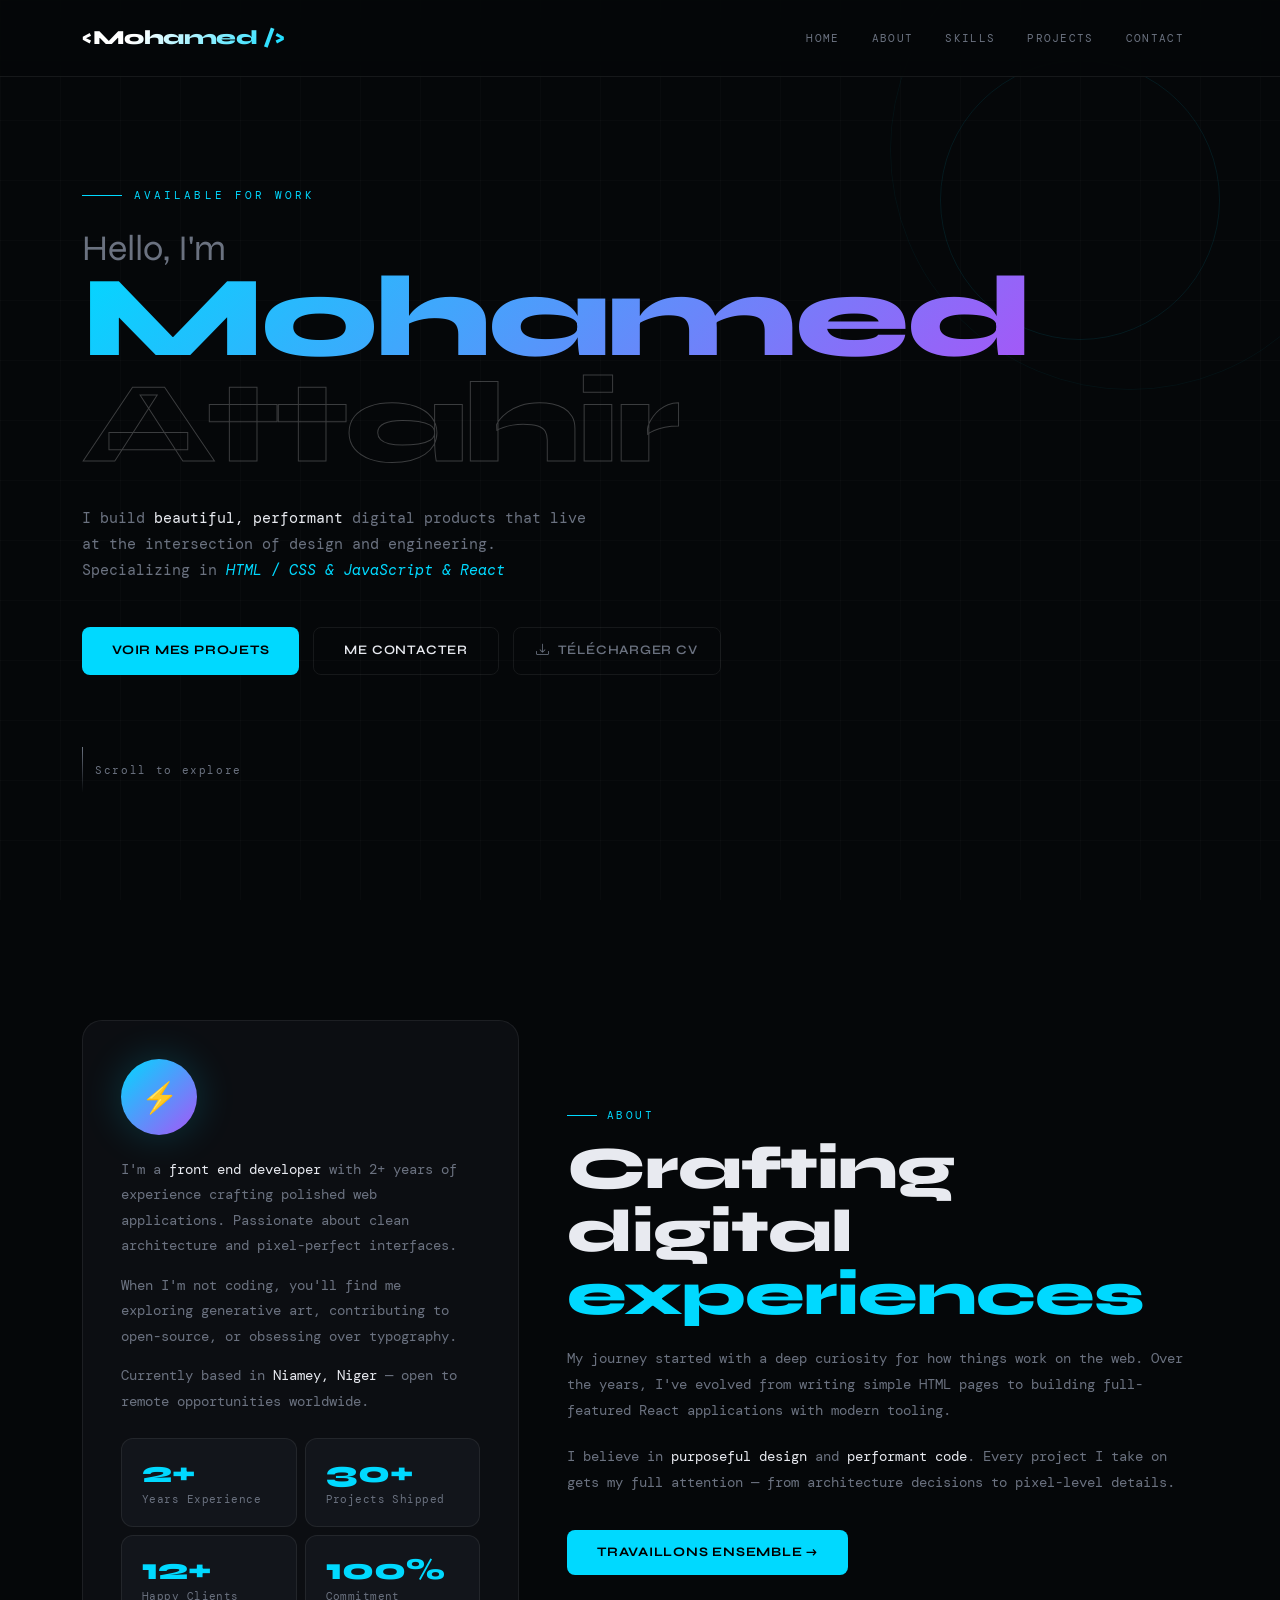
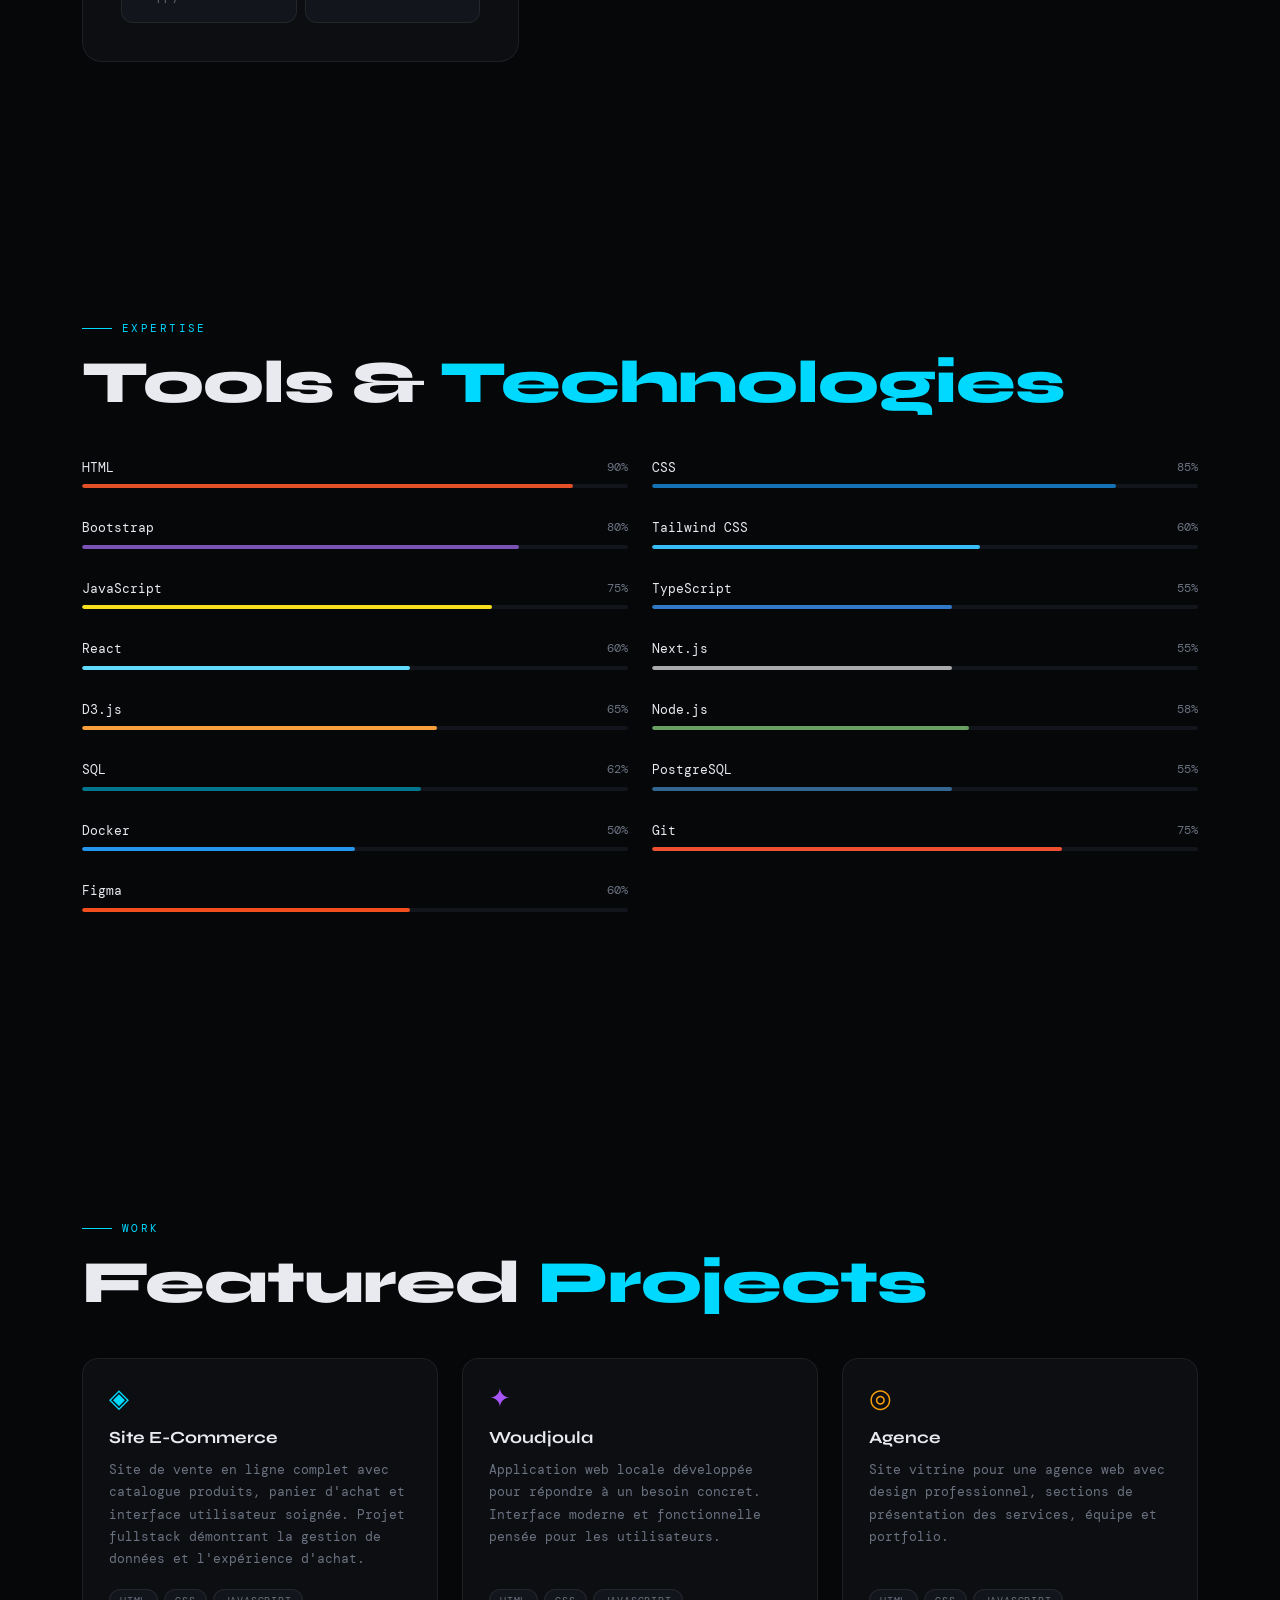
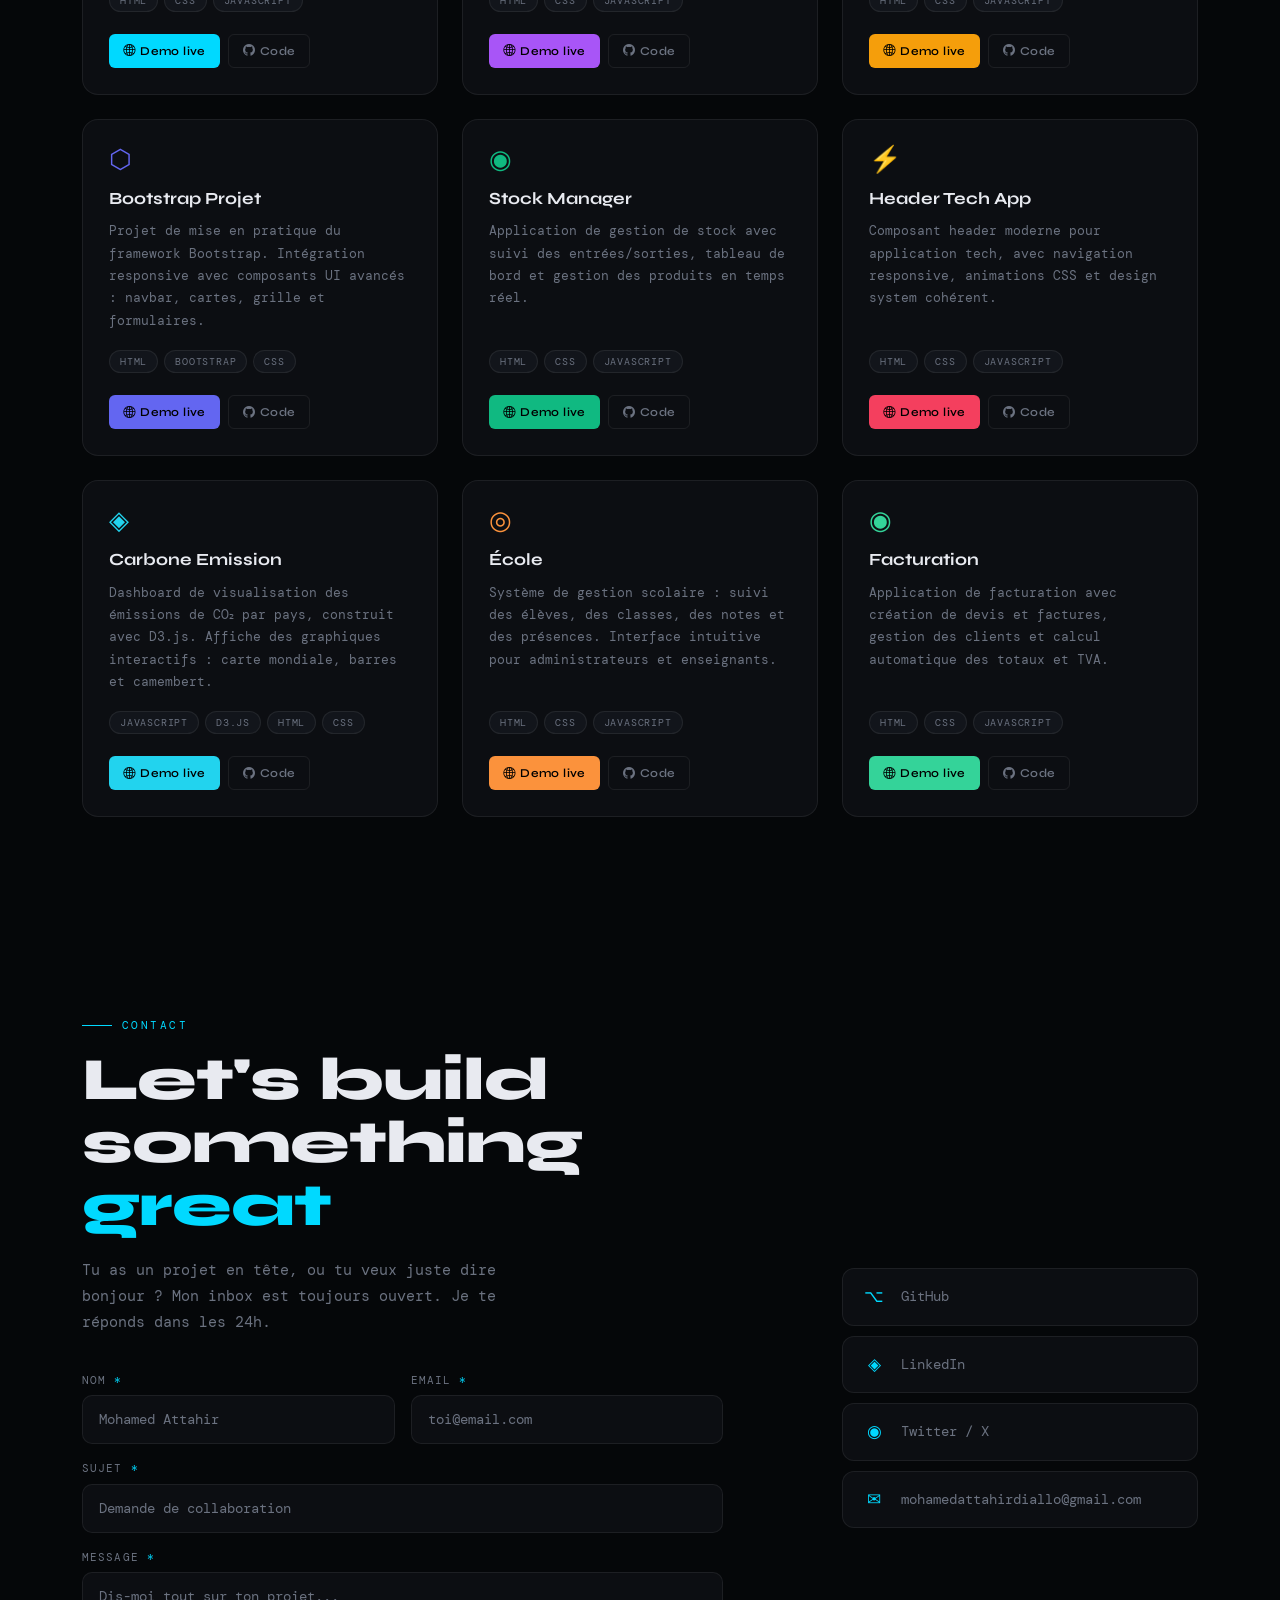
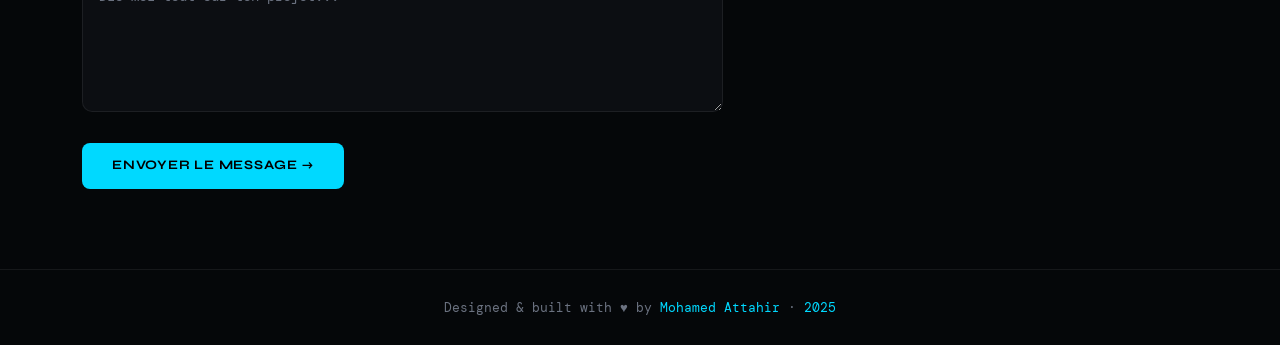
==== index.html @ 3e8e3667 "First commit" ====
<!DOCTYPE html>
<html lang="fr">
<head>
  <meta charset="UTF-8" />
  <meta name="viewport" content="width=device-width, initial-scale=1.0" />
  <title>Mohamed Attahir Diallo — Portfolio</title>
  <meta name="description" content="Développeur Frontend · Niamey, Niger" />

  <!-- Google Fonts -->
  <link rel="preconnect" href="https://fonts.googleapis.com" />
  <link rel="preconnect" href="https://fonts.gstatic.com" crossorigin />
  <link href="https://fonts.googleapis.com/css2?family=Syne:wght@400;600;700;800&family=DM+Mono:ital,wght@0,300;0,400;1,300&display=swap" rel="stylesheet" />

  <!-- Bootstrap 5 CSS -->
  <link href="https://cdn.jsdelivr.net/npm/bootstrap@5.3.3/dist/css/bootstrap.min.css" rel="stylesheet" />

  <!-- Bootstrap Icons -->
  <link href="https://cdn.jsdelivr.net/npm/bootstrap-icons@1.11.3/font/bootstrap-icons.min.css" rel="stylesheet" />
  <link rel="stylesheet" href="style.css">
</head>
<body>

  <!-- ══════════════════════════════════════
       NAVBAR BOOTSTRAP
  ══════════════════════════════════════ -->
  <nav class="navbar navbar-expand-lg fixed-top">
    <div class="container-xl">
      <a class="navbar-brand" href="#home">&lt;Mohamed /&gt;</a>

      <button class="navbar-toggler" type="button"
        data-bs-toggle="collapse" data-bs-target="#navMenu"
        aria-controls="navMenu" aria-expanded="false" aria-label="Menu">
        <span class="navbar-toggler-icon"></span>
      </button>

      <div class="collapse navbar-collapse justify-content-end" id="navMenu">
        <ul class="navbar-nav gap-1 py-3 py-lg-0">
          <li class="nav-item"><a class="nav-link" href="#home">Home</a></li>
          <li class="nav-item"><a class="nav-link" href="#about">About</a></li>
          <li class="nav-item"><a class="nav-link" href="#skills">Skills</a></li>
          <li class="nav-item"><a class="nav-link" href="#projects">Projects</a></li>
          <li class="nav-item"><a class="nav-link" href="#contact">Contact</a></li>
        </ul>
      </div>
    </div>
  </nav>


  <!-- ══════════════════════════════════════
       HERO
  ══════════════════════════════════════ -->
  <section id="home">
    <!-- Anneaux décoratifs -->
    <div class="deco-ring d-none d-lg-block" style="width:480px;height:480px;top:-90px;right:-90px;opacity:.5;"></div>
    <div class="deco-ring d-none d-lg-block" style="width:280px;height:280px;top:60px;right:60px;"></div>

    <div class="container-xl">
      <!-- Badge -->
      <div class="hero-eyebrow">Available for work</div>

      <!-- Nom -->
      <h1 class="hero-name">
        <span class="d-block" style="font-size:clamp(20px,3vw,36px);letter-spacing:0;font-weight:400;color:var(--muted);">Hello, I'm</span>
        <span class="accent-word">Mohamed</span>
        <span class="outline">Attahir</span>
      </h1>

      <!-- Sous-titre -->
      <p class="hero-sub">
        I build <strong>beautiful, performant</strong> digital products that live at the intersection
        of design and engineering. Specializing in
        <span class="typed-words">HTML / CSS &amp; JavaScript &amp; React</span>
      </p>

      <!-- CTA -->
      <div class="hero-cta">
        <a href="#projects" class="btn-primary-custom">Voir mes projets</a>
        <a href="#contact" class="btn-ghost-custom">Me contacter</a>
        <a href="#" class="btn-cv-custom" download="CV_Mohamed_Attahir_Diallo.pdf">
          <i class="bi bi-download"></i> Télécharger CV
        </a>
      </div>

      <!-- Scroll indicator -->
      <div class="hero-scroll">
        <div class="scroll-line"></div>
        Scroll to explore
      </div>
    </div>
  </section>


  <!-- ══════════════════════════════════════
       ABOUT
  ══════════════════════════════════════ -->
  <section id="about">
    <div class="container-xl">
      <div class="row g-5 align-items-center">

        <!-- Colonne gauche : carte -->
        <div class="col-lg-5">
          <div class="about-card">
            <div class="about-avatar">⚡</div>
            <div class="about-text">
              <p>I'm a <strong>front end developer</strong> with 2+ years of experience crafting polished web applications. Passionate about clean architecture and pixel-perfect interfaces.</p>
              <p>When I'm not coding, you'll find me exploring generative art, contributing to open-source, or obsessing over typography.</p>
              <p>Currently based in <strong>Niamey, Niger</strong> — open to remote opportunities worldwide.</p>
            </div>
            <!-- Stats -->
            <div class="row g-2 mt-3">
              <div class="col-6">
                <div class="stat-item">
                  <div class="stat-num">2+</div>
                  <div class="stat-label">Years Experience</div>
                </div>
              </div>
              <div class="col-6">
                <div class="stat-item">
                  <div class="stat-num">30+</div>
                  <div class="stat-label">Projects Shipped</div>
                </div>
              </div>
              <div class="col-6">
                <div class="stat-item">
                  <div class="stat-num">12+</div>
                  <div class="stat-label">Happy Clients</div>
                </div>
              </div>
              <div class="col-6">
                <div class="stat-item">
                  <div class="stat-num">100%</div>
                  <div class="stat-label">Commitment</div>
                </div>
              </div>
            </div>
          </div>
        </div>

        <!-- Colonne droite : texte -->
        <div class="col-lg-7">
          <div class="section-tag">About</div>
          <h2 class="section-title">
            Crafting digital<br>
            <span style="color:var(--accent);">experiences</span>
          </h2>
          <p style="font-size:14px;line-height:1.85;color:var(--muted);margin-bottom:20px;">
            My journey started with a deep curiosity for how things work on the web. Over the years,
            I've evolved from writing simple HTML pages to building full-featured React applications
            with modern tooling.
          </p>
          <p style="font-size:14px;line-height:1.85;color:var(--muted);margin-bottom:34px;">
            I believe in <strong style="color:var(--text);font-weight:400;">purposeful design</strong>
            and <strong style="color:var(--text);font-weight:400;">performant code</strong>.
            Every project I take on gets my full attention — from architecture decisions to pixel-level details.
          </p>
          <a href="#contact" class="btn-primary-custom">Travaillons ensemble →</a>
        </div>

      </div>
    </div>
  </section>


  <!-- ══════════════════════════════════════
       SKILLS
  ══════════════════════════════════════ -->
  <section id="skills">
    <div class="container-xl">
      <div class="section-tag">Expertise</div>
      <h2 class="section-title">Tools &amp; <span style="color:var(--accent);">Technologies</span></h2>

      <div class="row g-4 mt-2">

        <!-- HTML 90% -->
        <div class="col-md-6">
          <div class="skill-wrap">
            <div class="skill-header">
              <span class="skill-name-txt">HTML</span>
              <span class="skill-pct">90%</span>
            </div>
            <div class="skill-track">
              <div class="skill-fill" style="width:90%;background:#E34F26;"></div>
            </div>
          </div>
        </div>

        <!-- CSS 85% -->
        <div class="col-md-6">
          <div class="skill-wrap">
            <div class="skill-header">
              <span class="skill-name-txt">CSS</span>
              <span class="skill-pct">85%</span>
            </div>
            <div class="skill-track">
              <div class="skill-fill" style="width:85%;background:#1572B6;"></div>
            </div>
          </div>
        </div>

        <!-- Bootstrap 80% -->
        <div class="col-md-6">
          <div class="skill-wrap">
            <div class="skill-header">
              <span class="skill-name-txt">Bootstrap</span>
              <span class="skill-pct">80%</span>
            </div>
            <div class="skill-track">
              <div class="skill-fill" style="width:80%;background:#7952B3;"></div>
            </div>
          </div>
        </div>

        <!-- Tailwind CSS 60% -->
        <div class="col-md-6">
          <div class="skill-wrap">
            <div class="skill-header">
              <span class="skill-name-txt">Tailwind CSS</span>
              <span class="skill-pct">60%</span>
            </div>
            <div class="skill-track">
              <div class="skill-fill" style="width:60%;background:#38BDF8;"></div>
            </div>
          </div>
        </div>

        <!-- JavaScript 75% -->
        <div class="col-md-6">
          <div class="skill-wrap">
            <div class="skill-header">
              <span class="skill-name-txt">JavaScript</span>
              <span class="skill-pct">75%</span>
            </div>
            <div class="skill-track">
              <div class="skill-fill" style="width:75%;background:#F7DF1E;"></div>
            </div>
          </div>
        </div>

        <!-- TypeScript 55% -->
        <div class="col-md-6">
          <div class="skill-wrap">
            <div class="skill-header">
              <span class="skill-name-txt">TypeScript</span>
              <span class="skill-pct">55%</span>
            </div>
            <div class="skill-track">
              <div class="skill-fill" style="width:55%;background:#3178C6;"></div>
            </div>
          </div>
        </div>

        <!-- React 60% -->
        <div class="col-md-6">
          <div class="skill-wrap">
            <div class="skill-header">
              <span class="skill-name-txt">React</span>
              <span class="skill-pct">60%</span>
            </div>
            <div class="skill-track">
              <div class="skill-fill" style="width:60%;background:#61DAFB;"></div>
            </div>
          </div>
        </div>

        <!-- Next.js 55% -->
        <div class="col-md-6">
          <div class="skill-wrap">
            <div class="skill-header">
              <span class="skill-name-txt">Next.js</span>
              <span class="skill-pct">55%</span>
            </div>
            <div class="skill-track">
              <div class="skill-fill" style="width:55%;background:#aaaaaa;"></div>
            </div>
          </div>
        </div>

        <!-- D3.js 65% -->
        <div class="col-md-6">
          <div class="skill-wrap">
            <div class="skill-header">
              <span class="skill-name-txt">D3.js</span>
              <span class="skill-pct">65%</span>
            </div>
            <div class="skill-track">
              <div class="skill-fill" style="width:65%;background:#F9A03C;"></div>
            </div>
          </div>
        </div>

        <!-- Node.js 58% -->
        <div class="col-md-6">
          <div class="skill-wrap">
            <div class="skill-header">
              <span class="skill-name-txt">Node.js</span>
              <span class="skill-pct">58%</span>
            </div>
            <div class="skill-track">
              <div class="skill-fill" style="width:58%;background:#68A063;"></div>
            </div>
          </div>
        </div>

        <!-- SQL 62% -->
        <div class="col-md-6">
          <div class="skill-wrap">
            <div class="skill-header">
              <span class="skill-name-txt">SQL</span>
              <span class="skill-pct">62%</span>
            </div>
            <div class="skill-track">
              <div class="skill-fill" style="width:62%;background:#00758F;"></div>
            </div>
          </div>
        </div>

        <!-- PostgreSQL 55% -->
        <div class="col-md-6">
          <div class="skill-wrap">
            <div class="skill-header">
              <span class="skill-name-txt">PostgreSQL</span>
              <span class="skill-pct">55%</span>
            </div>
            <div class="skill-track">
              <div class="skill-fill" style="width:55%;background:#336791;"></div>
            </div>
          </div>
        </div>

        <!-- Docker 50% -->
        <div class="col-md-6">
          <div class="skill-wrap">
            <div class="skill-header">
              <span class="skill-name-txt">Docker</span>
              <span class="skill-pct">50%</span>
            </div>
            <div class="skill-track">
              <div class="skill-fill" style="width:50%;background:#2496ED;"></div>
            </div>
          </div>
        </div>

        <!-- Git 75% -->
        <div class="col-md-6">
          <div class="skill-wrap">
            <div class="skill-header">
              <span class="skill-name-txt">Git</span>
              <span class="skill-pct">75%</span>
            </div>
            <div class="skill-track">
              <div class="skill-fill" style="width:75%;background:#F05032;"></div>
            </div>
          </div>
        </div>

        <!-- Figma 60% -->
        <div class="col-md-6">
          <div class="skill-wrap">
            <div class="skill-header">
              <span class="skill-name-txt">Figma</span>
              <span class="skill-pct">60%</span>
            </div>
            <div class="skill-track">
              <div class="skill-fill" style="width:60%;background:#F24E1E;"></div>
            </div>
          </div>
        </div>

      </div>
    </div>
  </section>


  <!-- ══════════════════════════════════════
       PROJECTS
  ══════════════════════════════════════ -->
  <section id="projects">
    <div class="container-xl">
      <div class="section-tag">Work</div>
      <h2 class="section-title">Featured <span style="color:var(--accent);">Projects</span></h2>

      <div class="row g-4 mt-2">

        <!-- 1. Site E-Commerce -->
        <div class="col-md-6 col-lg-4">
          <div class="project-card" style="--card-color:#00D9FF;">
            <div class="project-icon" style="color:#00D9FF;">◈</div>
            <div class="project-title">Site E-Commerce</div>
            <div class="project-desc">Site de vente en ligne complet avec catalogue produits, panier d'achat et interface utilisateur soignée. Projet fullstack démontrant la gestion de données et l'expérience d'achat.</div>
            <div class="project-tags">
              <span class="tag">HTML</span><span class="tag">CSS</span><span class="tag">JavaScript</span>
            </div>
            <div class="project-actions">
              <a class="project-btn project-btn-primary" href="https://diallomoahamed.github.io/SiteEcommerce" target="_blank" rel="noopener" style="background:#00D9FF;">
                <i class="bi bi-globe2"></i> Demo live
              </a>
              <a class="project-btn project-btn-ghost" href="https://github.com/DialloMoahamed/SiteEcommerce" target="_blank" rel="noopener">
                <i class="bi bi-github"></i> Code
              </a>
            </div>
          </div>
        </div>

        <!-- 2. Woudjoula -->
        <div class="col-md-6 col-lg-4">
          <div class="project-card" style="--card-color:#A855F7;">
            <div class="project-icon" style="color:#A855F7;">✦</div>
            <div class="project-title">Woudjoula</div>
            <div class="project-desc">Application web locale développée pour répondre à un besoin concret. Interface moderne et fonctionnelle pensée pour les utilisateurs.</div>
            <div class="project-tags">
              <span class="tag">HTML</span><span class="tag">CSS</span><span class="tag">JavaScript</span>
            </div>
            <div class="project-actions">
              <a class="project-btn project-btn-primary" href="https://diallomoahamed.github.io/Woujdoula/" target="_blank" rel="noopener" style="background:#A855F7;">
                <i class="bi bi-globe2"></i> Demo live
              </a>
              <a class="project-btn project-btn-ghost" href="https://github.com/DialloMoahamed/Woudjoula" target="_blank" rel="noopener">
                <i class="bi bi-github"></i> Code
              </a>
            </div>
          </div>
        </div>

        <!-- 3. Agence -->
        <div class="col-md-6 col-lg-4">
          <div class="project-card" style="--card-color:#F59E0B;">
            <div class="project-icon" style="color:#F59E0B;">◎</div>
            <div class="project-title">Agence</div>
            <div class="project-desc">Site vitrine pour une agence web avec design professionnel, sections de présentation des services, équipe et portfolio.</div>
            <div class="project-tags">
              <span class="tag">HTML</span><span class="tag">CSS</span><span class="tag">JavaScript</span>
            </div>
            <div class="project-actions">
              <a class="project-btn project-btn-primary" href="https://diallomoahamed.github.io/agence/" target="_blank" rel="noopener" style="background:#F59E0B;">
                <i class="bi bi-globe2"></i> Demo live
              </a>
              <a class="project-btn project-btn-ghost" href="https://github.com/DialloMoahamed/Agence" target="_blank" rel="noopener">
                <i class="bi bi-github"></i> Code
              </a>
            </div>
          </div>
        </div>

        <!-- 4. Bootstrap Projet -->
        <div class="col-md-6 col-lg-4">
          <div class="project-card" style="--card-color:#6366F1;">
            <div class="project-icon" style="color:#6366F1;">⬡</div>
            <div class="project-title">Bootstrap Projet</div>
            <div class="project-desc">Projet de mise en pratique du framework Bootstrap. Intégration responsive avec composants UI avancés : navbar, cartes, grille et formulaires.</div>
            <div class="project-tags">
              <span class="tag">HTML</span><span class="tag">Bootstrap</span><span class="tag">CSS</span>
            </div>
            <div class="project-actions">
              <a class="project-btn project-btn-primary" href="https://diallomoahamed.github.io/bootstrap-projet1" target="_blank" rel="noopener" style="background:#6366F1;">
                <i class="bi bi-globe2"></i> Demo live
              </a>
              <a class="project-btn project-btn-ghost" href="https://github.com/DialloMoahamed/bootstrap-projet1" target="_blank" rel="noopener">
                <i class="bi bi-github"></i> Code
              </a>
            </div>
          </div>
        </div>

        <!-- 5. Stock Manager -->
        <div class="col-md-6 col-lg-4">
          <div class="project-card" style="--card-color:#10B981;">
            <div class="project-icon" style="color:#10B981;">◉</div>
            <div class="project-title">Stock Manager</div>
            <div class="project-desc">Application de gestion de stock avec suivi des entrées/sorties, tableau de bord et gestion des produits en temps réel.</div>
            <div class="project-tags">
              <span class="tag">HTML</span><span class="tag">CSS</span><span class="tag">JavaScript</span>
            </div>
            <div class="project-actions">
              <a class="project-btn project-btn-primary" href="https://diallomoahamed.github.io/Stock-Manager" target="_blank" rel="noopener" style="background:#10B981;">
                <i class="bi bi-globe2"></i> Demo live
              </a>
              <a class="project-btn project-btn-ghost" href="https://github.com/DialloMoahamed/Stock-Manager" target="_blank" rel="noopener">
                <i class="bi bi-github"></i> Code
              </a>
            </div>
          </div>
        </div>

        <!-- 6. Header Tech App -->
        <div class="col-md-6 col-lg-4">
          <div class="project-card" style="--card-color:#F43F5E;">
            <div class="project-icon" style="color:#F43F5E;">⚡</div>
            <div class="project-title">Header Tech App</div>
            <div class="project-desc">Composant header moderne pour application tech, avec navigation responsive, animations CSS et design system cohérent.</div>
            <div class="project-tags">
              <span class="tag">HTML</span><span class="tag">CSS</span><span class="tag">JavaScript</span>
            </div>
            <div class="project-actions">
              <a class="project-btn project-btn-primary" href="https://diallomoahamed.github.io/hederTeckApp" target="_blank" rel="noopener" style="background:#F43F5E;">
                <i class="bi bi-globe2"></i> Demo live
              </a>
              <a class="project-btn project-btn-ghost" href="https://github.com/DialloMoahamed/hederTeckApp" target="_blank" rel="noopener">
                <i class="bi bi-github"></i> Code
              </a>
            </div>
          </div>
        </div>

        <!-- 7. Carbone Emission -->
        <div class="col-md-6 col-lg-4">
          <div class="project-card" style="--card-color:#22D3EE;">
            <div class="project-icon" style="color:#22D3EE;">◈</div>
            <div class="project-title">Carbone Emission</div>
            <div class="project-desc">Dashboard de visualisation des émissions de CO₂ par pays, construit avec D3.js. Affiche des graphiques interactifs : carte mondiale, barres et camembert.</div>
            <div class="project-tags">
              <span class="tag">JavaScript</span><span class="tag">D3.js</span><span class="tag">HTML</span><span class="tag">CSS</span>
            </div>
            <div class="project-actions">
              <a class="project-btn project-btn-primary" href="https://diallomoahamed.github.io/Carbone_Emission" target="_blank" rel="noopener" style="background:#22D3EE;">
                <i class="bi bi-globe2"></i> Demo live
              </a>
              <a class="project-btn project-btn-ghost" href="https://github.com/DialloMoahamed/Carbone_Emission" target="_blank" rel="noopener">
                <i class="bi bi-github"></i> Code
              </a>
            </div>
          </div>
        </div>

        <!-- 8. École -->
        <div class="col-md-6 col-lg-4">
          <div class="project-card" style="--card-color:#FB923C;">
            <div class="project-icon" style="color:#FB923C;">◎</div>
            <div class="project-title">École</div>
            <div class="project-desc">Système de gestion scolaire : suivi des élèves, des classes, des notes et des présences. Interface intuitive pour administrateurs et enseignants.</div>
            <div class="project-tags">
              <span class="tag">HTML</span><span class="tag">CSS</span><span class="tag">JavaScript</span>
            </div>
            <div class="project-actions">
              <a class="project-btn project-btn-primary" href="https://diallomoahamed.github.io/ecole/" target="_blank" rel="noopener" style="background:#FB923C;">
                <i class="bi bi-globe2"></i> Demo live
              </a>
              <a class="project-btn project-btn-ghost" href="https://github.com/DialloMoahamed/ecole" target="_blank" rel="noopener">
                <i class="bi bi-github"></i> Code
              </a>
            </div>
          </div>
        </div>

        <!-- 9. Facturation -->
        <div class="col-md-6 col-lg-4">
          <div class="project-card" style="--card-color:#34D399;">
            <div class="project-icon" style="color:#34D399;">◉</div>
            <div class="project-title">Facturation</div>
            <div class="project-desc">Application de facturation avec création de devis et factures, gestion des clients et calcul automatique des totaux et TVA.</div>
            <div class="project-tags">
              <span class="tag">HTML</span><span class="tag">CSS</span><span class="tag">JavaScript</span>
            </div>
            <div class="project-actions">
              <a class="project-btn project-btn-primary" href="https://diallomoahamed.github.io/Facturation/" target="_blank" rel="noopener" style="background:#34D399;">
                <i class="bi bi-globe2"></i> Demo live
              </a>
              <a class="project-btn project-btn-ghost" href="https://github.com/DialloMoahamed/facturation" target="_blank" rel="noopener">
                <i class="bi bi-github"></i> Code
              </a>
            </div>
          </div>
        </div>

      </div>
    </div>
  </section>


  <!-- ══════════════════════════════════════
       CONTACT
  ══════════════════════════════════════ -->
  <section id="contact">
    <div class="container-xl">
      <div class="row">
        <div class="col-lg-7">

          <div class="section-tag">Contact</div>
          <h2 class="section-title">
            Let's build something <span style="color:var(--accent);">great</span>
          </h2>
          <p class="contact-desc">
            Tu as un projet en tête, ou tu veux juste dire bonjour ? Mon inbox est toujours ouvert. Je te réponds dans les 24h.
          </p>

          <!-- Formulaire -->
          <form action="https://formsubmit.co/mohamedattahirdiallo@gmail.com" method="POST" novalidate>
            <!-- FormSubmit config -->
            <input type="hidden" name="_captcha" value="false" />
            <input type="hidden" name="_subject" value="Nouveau message depuis le portfolio" />
            <input type="hidden" name="_next" value="#contact" />

            <div class="row g-3 mb-3">
              <div class="col-sm-6">
                <label class="form-label-custom">Nom <span style="color:var(--accent)">*</span></label>
                <input type="text" name="name" class="form-control-custom" placeholder="Mohamed Attahir" required />
              </div>
              <div class="col-sm-6">
                <label class="form-label-custom">Email <span style="color:var(--accent)">*</span></label>
                <input type="email" name="email" class="form-control-custom" placeholder="toi@email.com" required />
              </div>
            </div>

            <div class="mb-3">
              <label class="form-label-custom">Sujet <span style="color:var(--accent)">*</span></label>
              <input type="text" name="subject" class="form-control-custom" placeholder="Demande de collaboration" required />
            </div>

            <div class="mb-4">
              <label class="form-label-custom">Message <span style="color:var(--accent)">*</span></label>
              <textarea name="message" class="form-control-custom" placeholder="Dis-moi tout sur ton projet..." required></textarea>
            </div>

            <button type="submit" class="btn-primary-custom">
              Envoyer le message →
            </button>
          </form>

        </div>

        <!-- Liens sociaux -->
        <div class="col-lg-4 offset-lg-1 mt-5 mt-lg-0 d-flex flex-column justify-content-center">
          <a class="social-link" href="https://github.com/DialloMoahamed" target="_blank" rel="noopener">
            <span class="social-icon">⌥</span> GitHub
          </a>
          <a class="social-link" href="#">
            <span class="social-icon">◈</span> LinkedIn
          </a>
          <a class="social-link" href="#">
            <span class="social-icon">◉</span> Twitter / X
          </a>
          <a class="social-link" href="mailto:mohamedattahirdiallo@gmail.com">
            <span class="social-icon">✉</span> mohamedattahirdiallo@gmail.com
          </a>
        </div>

      </div>
    </div>
  </section>


  <!-- ══════════════════════════════════════
       FOOTER
  ══════════════════════════════════════ -->
  <footer>
    Designed &amp; built with ♥ by <span>Mohamed Attahir</span> · <span>2025</span>
  </footer>

  <!-- Bootstrap 5 JS (pour le menu hamburger uniquement) -->
  <script src="https://cdn.jsdelivr.net/npm/bootstrap@5.3.3/dist/js/bootstrap.bundle.min.js"></script>

</body>
</html>
---- style.css ----
:root {
      --bg:       #050709;
      --surface:  #0c0e12;
      --surface2: #12151b;
      --border:   rgba(255,255,255,0.07);
      --text:     #e8eaf0;
      --muted:    #6b7280;
      --accent:   #00D9FF;
      --accent2:  #A855F7;
      --font-head: 'Syne', sans-serif;
      --font-mono: 'DM Mono', monospace;
    }

    html { scroll-behavior: smooth; }

    body {
      background: var(--bg);
      color: var(--text);
      font-family: var(--font-mono);
      overflow-x: hidden;
    }

    ::selection { background: rgba(0,217,255,0.2); }
    ::-webkit-scrollbar { width: 4px; }
    ::-webkit-scrollbar-track { background: var(--bg); }
    ::-webkit-scrollbar-thumb { background: var(--accent); border-radius: 2px; }

    /* Grille de fond */
    body::after {
      content: '';
      position: fixed; inset: 0;
      background-image:
        linear-gradient(rgba(255,255,255,0.018) 1px, transparent 1px),
        linear-gradient(90deg, rgba(255,255,255,0.018) 1px, transparent 1px);
      background-size: 60px 60px;
      pointer-events: none;
      z-index: 0;
    }

    /* NAVBAR */
    .navbar {
      background: rgba(5,7,9,0.88) !important;
      backdrop-filter: blur(20px);
      border-bottom: 1px solid var(--border);
      padding: 18px 40px;
      z-index: 1000;
    }

    .navbar-brand {
      font-family: var(--font-head);
      font-size: 20px;
      font-weight: 800;
      letter-spacing: -0.5px;
      background: linear-gradient(135deg, #fff 30%, var(--accent));
      -webkit-background-clip: text;
      -webkit-text-fill-color: transparent;
      text-decoration: none;
    }

    .navbar-nav .nav-link {
      font-family: var(--font-mono);
      font-size: 11px;
      letter-spacing: 0.12em;
      text-transform: uppercase;
      color: var(--muted) !important;
      padding: 8px 14px !important;
      border-radius: 6px;
      transition: all 0.2s;
      position: relative;
    }
    .navbar-nav .nav-link:hover {
      color: var(--text) !important;
      background: rgba(255,255,255,0.05);
    }

    .navbar-toggler {
      border: none;
      padding: 6px;
    }
    .navbar-toggler:focus { box-shadow: none; }
    .navbar-toggler-icon {
      background-image: url("data:image/svg+xml,%3csvg xmlns='http://www.w3.org/2000/svg' viewBox='0 0 30 30'%3e%3cpath stroke='rgba%28232,234,240,0.9%29' stroke-linecap='round' stroke-miterlimit='10' stroke-width='2' d='M4 7h22M4 15h22M4 23h22'/%3e%3c/svg%3e");
    }

    .navbar-collapse {
      background: rgba(5,7,9,0.97);
    }

    /* ════════════════════════════════════
       SECTIONS COMMUNES
    ════════════════════════════════════ */
    section {
      position: relative;
      z-index: 1;
      min-height: 100vh;
      padding: 120px 0 80px;
    }

    .section-tag {
      font-size: 11px;
      letter-spacing: 0.22em;
      text-transform: uppercase;
      color: var(--accent);
      margin-bottom: 14px;
      display: flex;
      align-items: center;
      gap: 10px;
    }
    .section-tag::before {
      content: '';
      display: inline-block;
      width: 30px;
      height: 1px;
      background: var(--accent);
    }

    .section-title {
      font-family: var(--font-head);
      font-size: clamp(34px, 5vw, 60px);
      font-weight: 800;
      line-height: 1.05;
      letter-spacing: -1px;
      margin-bottom: 20px;
    }

    /* ════════════════════════════════════
       HERO
    ════════════════════════════════════ */
    #home {
      display: flex;
      flex-direction: column;
      justify-content: center;
      padding-top: 160px;
      min-height: 100vh;
    }

    .hero-eyebrow {
      font-size: 11px;
      letter-spacing: 0.28em;
      text-transform: uppercase;
      color: var(--accent);
      display: flex;
      align-items: center;
      gap: 12px;
      margin-bottom: 28px;
      animation: fadeUp 0.8s 0.2s both;
    }
    .hero-eyebrow::before {
      content: '';
      display: block;
      width: 40px;
      height: 1px;
      background: var(--accent);
    }

    .hero-name {
      font-family: var(--font-head);
      font-size: clamp(52px, 9vw, 118px);
      font-weight: 800;
      line-height: 0.92;
      letter-spacing: -3px;
      animation: fadeUp 0.9s 0.35s both;
    }
    .hero-name .outline {
      -webkit-text-stroke: 1px rgba(255,255,255,0.22);
      color: transparent;
      display: block;
    }
    .accent-word {
      background: linear-gradient(135deg, var(--accent), var(--accent2));
      -webkit-background-clip: text;
      -webkit-text-fill-color: transparent;
    }

    .hero-sub {
      max-width: 510px;
      font-size: 15px;
      line-height: 1.75;
      color: var(--muted);
      margin-top: 28px;
      animation: fadeUp 0.9s 0.5s both;
    }
    .hero-sub strong { color: var(--text); font-weight: 400; }
    .hero-sub .typed-words {
      color: var(--accent);
      font-style: italic;
    }

    .hero-cta {
      margin-top: 44px;
      display: flex;
      gap: 14px;
      flex-wrap: wrap;
      animation: fadeUp 0.9s 0.65s both;
    }

    .hero-scroll {
      margin-top: 72px;
      display: flex;
      align-items: center;
      gap: 12px;
      font-size: 11px;
      letter-spacing: 0.15em;
      color: var(--muted);
      animation: fadeUp 1s 1s both;
    }
    .scroll-line {
      width: 1px;
      height: 46px;
      background: linear-gradient(to bottom, var(--muted), transparent);
      animation: scrollPulse 2s infinite;
    }

    /* Boutons */
    .btn-primary-custom {
      padding: 13px 30px;
      border-radius: 8px;
      background: var(--accent);
      color: #000 !important;
      font-family: var(--font-head);
      font-weight: 700;
      font-size: 13px;
      letter-spacing: 0.06em;
      text-transform: uppercase;
      border: none;
      text-decoration: none;
      display: inline-flex;
      align-items: center;
      gap: 8px;
      transition: all 0.25s;
    }
    .btn-primary-custom:hover {
      transform: translateY(-2px);
      box-shadow: 0 12px 36px rgba(0,217,255,0.35);
      color: #000 !important;
      opacity: 0.92;
    }

    .btn-ghost-custom {
      padding: 13px 30px;
      border-radius: 8px;
      background: transparent;
      color: var(--text) !important;
      font-family: var(--font-head);
      font-weight: 600;
      font-size: 13px;
      letter-spacing: 0.06em;
      text-transform: uppercase;
      border: 1px solid var(--border);
      text-decoration: none;
      display: inline-flex;
      align-items: center;
      gap: 8px;
      transition: all 0.25s;
    }
    .btn-ghost-custom:hover {
      border-color: rgba(255,255,255,0.22);
      background: rgba(255,255,255,0.04);
      transform: translateY(-2px);
      color: var(--text) !important;
    }

    .btn-cv-custom {
      padding: 13px 22px;
      border-radius: 8px;
      background: transparent;
      color: var(--muted) !important;
      font-family: var(--font-head);
      font-weight: 600;
      font-size: 13px;
      letter-spacing: 0.06em;
      text-transform: uppercase;
      border: 1px solid var(--border);
      text-decoration: none;
      display: inline-flex;
      align-items: center;
      gap: 8px;
      transition: all 0.25s;
    }
    .btn-cv-custom:hover {
      color: var(--accent) !important;
      border-color: var(--accent);
      transform: translateY(-2px);
    }

    /* Deco rings hero */
    .deco-ring {
      position: absolute;
      border: 1px solid rgba(0,217,255,0.09);
      border-radius: 50%;
      pointer-events: none;
    }

    /* ════════════════════════════════════
       ABOUT
    ════════════════════════════════════ */
    #about { background: transparent; }

    .about-card {
      background: var(--surface);
      border: 1px solid var(--border);
      border-radius: 20px;
      padding: 38px;
      position: relative;
      overflow: hidden;
      transition: border-color 0.3s;
      height: 100%;
    }
    .about-card::before {
      content: '';
      position: absolute;
      top: -1px; left: 24px; right: 24px; height: 1px;
      background: linear-gradient(90deg, transparent, var(--accent), transparent);
      opacity: 0;
      transition: opacity 0.4s;
    }
    .about-card:hover::before { opacity: 1; }
    .about-card:hover { border-color: rgba(0,217,255,0.2); }

    .about-avatar {
      width: 76px; height: 76px;
      border-radius: 50%;
      background: linear-gradient(135deg, var(--accent), var(--accent2));
      display: flex; align-items: center; justify-content: center;
      font-size: 30px;
      margin-bottom: 22px;
      box-shadow: 0 0 40px rgba(0,217,255,0.2);
    }

    .about-text p {
      font-size: 14px;
      line-height: 1.82;
      color: var(--muted);
      margin-bottom: 14px;
    }
    .about-text strong { color: var(--text); font-weight: 400; }

    .stat-item {
      background: var(--surface2);
      border: 1px solid var(--border);
      border-radius: 12px;
      padding: 18px 20px;
      transition: border-color 0.3s;
    }
    .stat-item:hover { border-color: rgba(0,217,255,0.2); }

    .stat-num {
      font-family: var(--font-head);
      font-size: 30px;
      font-weight: 800;
      color: var(--accent);
      line-height: 1;
    }
    .stat-label {
      font-size: 11px;
      color: var(--muted);
      margin-top: 4px;
      letter-spacing: 0.04em;
    }

    /* ════════════════════════════════════
       SKILLS
    ════════════════════════════════════ */
    #skills { background: transparent; }

    .skill-wrap { margin-bottom: 6px; }

    .skill-header {
      display: flex;
      justify-content: space-between;
      font-size: 13px;
      margin-bottom: 7px;
    }
    .skill-name-txt { color: var(--text); }
    .skill-pct { color: var(--muted); font-size: 12px; }

    .skill-track {
      height: 4px;
      background: var(--surface2);
      border-radius: 4px;
      overflow: hidden;
    }
    .skill-fill {
      height: 100%;
      border-radius: 4px;
    }

    /* ════════════════════════════════════
       PROJECTS
    ════════════════════════════════════ */
    #projects { background: transparent; }

    .project-card {
      background: var(--surface);
      border: 1px solid var(--border);
      border-radius: 16px;
      padding: 26px;
      position: relative;
      overflow: hidden;
      transition: all 0.3s;
      height: 100%;
      display: flex;
      flex-direction: column;
    }
    .project-card:hover {
      border-color: rgba(255,255,255,0.12);
      transform: translateY(-5px);
      box-shadow: 0 20px 60px rgba(0,0,0,0.32);
    }
    .project-card::after {
      content: '';
      position: absolute;
      top: 0; left: 0; right: 0;
      height: 2px;
      background: linear-gradient(90deg, transparent, var(--card-color, var(--accent)), transparent);
      opacity: 0;
      transition: opacity 0.3s;
    }
    .project-card:hover::after { opacity: 1; }

    .project-icon { font-size: 26px; margin-bottom: 14px; line-height: 1; }
    .project-title {
      font-family: var(--font-head);
      font-size: 17px;
      font-weight: 700;
      margin-bottom: 9px;
      color: var(--text);
    }
    .project-desc {
      font-size: 13px;
      line-height: 1.72;
      color: var(--muted);
      margin-bottom: 18px;
      flex-grow: 1;
    }
    .project-tags {
      display: flex; flex-wrap: wrap; gap: 6px;
      margin-bottom: 22px;
    }
    .tag {
      font-size: 10px;
      letter-spacing: 0.08em;
      text-transform: uppercase;
      padding: 3px 10px;
      border-radius: 20px;
      background: var(--surface2);
      border: 1px solid var(--border);
      color: var(--muted);
    }
    .project-actions { display: flex; gap: 8px; flex-wrap: wrap; margin-top: auto; }

    .project-btn {
      font-size: 12px;
      font-family: var(--font-head);
      font-weight: 600;
      padding: 7px 14px;
      border-radius: 6px;
      text-decoration: none;
      display: inline-flex;
      align-items: center;
      gap: 5px;
      transition: all 0.2s;
      letter-spacing: 0.03em;
    }
    .project-btn-primary { color: #000 !important; }
    .project-btn-primary:hover { opacity: 0.84; transform: translateY(-1px); }

    .project-btn-ghost {
      background: transparent !important;
      color: var(--muted) !important;
      border: 1px solid var(--border);
    }
    .project-btn-ghost:hover {
      color: var(--text) !important;
      border-color: rgba(255,255,255,0.2);
      transform: translateY(-1px);
    }

    /* ════════════════════════════════════
       CONTACT
    ════════════════════════════════════ */
    #contact { background: transparent; }

    .contact-desc {
      font-size: 15px;
      color: var(--muted);
      line-height: 1.75;
      max-width: 480px;
      margin-bottom: 36px;
    }

    .form-label-custom {
      font-size: 11px;
      letter-spacing: 0.1em;
      text-transform: uppercase;
      color: var(--muted);
      margin-bottom: 7px;
      display: block;
    }

    .form-control-custom {
      background: var(--surface) !important;
      border: 1px solid var(--border) !important;
      border-radius: 10px !important;
      padding: 13px 16px !important;
      color: var(--text) !important;
      font-family: var(--font-mono) !important;
      font-size: 14px !important;
      transition: all 0.2s !important;
      width: 100%;
    }
    .form-control-custom:focus {
      border-color: var(--accent) !important;
      box-shadow: 0 0 0 3px rgba(0,217,255,0.1) !important;
      outline: none !important;
      background: var(--surface) !important;
      color: var(--text) !important;
    }
    .form-control-custom::placeholder { color: var(--muted) !important; }

    textarea.form-control-custom { min-height: 140px; resize: vertical; }

    .social-link {
      display: flex;
      align-items: center;
      gap: 16px;
      font-size: 14px;
      color: var(--muted) !important;
      text-decoration: none;
      padding: 15px 20px;
      background: var(--surface);
      border: 1px solid var(--border);
      border-radius: 12px;
      transition: all 0.2s;
      margin-bottom: 10px;
    }
    .social-link:hover {
      color: var(--text) !important;
      border-color: rgba(0,217,255,0.2);
      transform: translateX(5px);
    }
    .social-icon {
      font-size: 17px;
      color: var(--accent);
      width: 22px;
      text-align: center;
    }

    /* ════════════════════════════════════
       FOOTER
    ════════════════════════════════════ */
    footer {
      position: relative;
      z-index: 1;
      text-align: center;
      padding: 28px 40px;
      border-top: 1px solid var(--border);
      color: var(--muted);
      font-size: 13px;
    }
    footer span { color: var(--accent); }

    /* ════════════════════════════════════
       ANIMATIONS CSS PURES
    ════════════════════════════════════ */
    @keyframes fadeUp {
      from { opacity: 0; transform: translateY(28px); }
      to   { opacity: 1; transform: translateY(0); }
    }
    @keyframes scrollPulse {
      0%, 100% { opacity: 1; }
      50%       { opacity: 0.25; }
    }
    @keyframes typing {
      0%   { content: 'HTML / CSS'; }
      33%  { content: 'JavaScript'; }
      66%  { content: 'React'; }
      100% { content: 'HTML / CSS'; }
    }
    @keyframes blink {
      0%, 100% { opacity: 1; }
      50%       { opacity: 0; }
    }

    /* ════════════════════════════════════
       RESPONSIVE
    ════════════════════════════════════ */
    @media (max-width: 991px) {
      section { padding: 100px 0 60px; }
      .hero-name { letter-spacing: -2px; }
      .hero-cta { flex-direction: column; align-items: flex-start; }
      .btn-primary-custom, .btn-ghost-custom, .btn-cv-custom { width: 100%; justify-content: center; }
      .navbar { padding: 14px 20px; }
    }

    @media (max-width: 575px) {
      .hero-name { font-size: 48px; }
    }
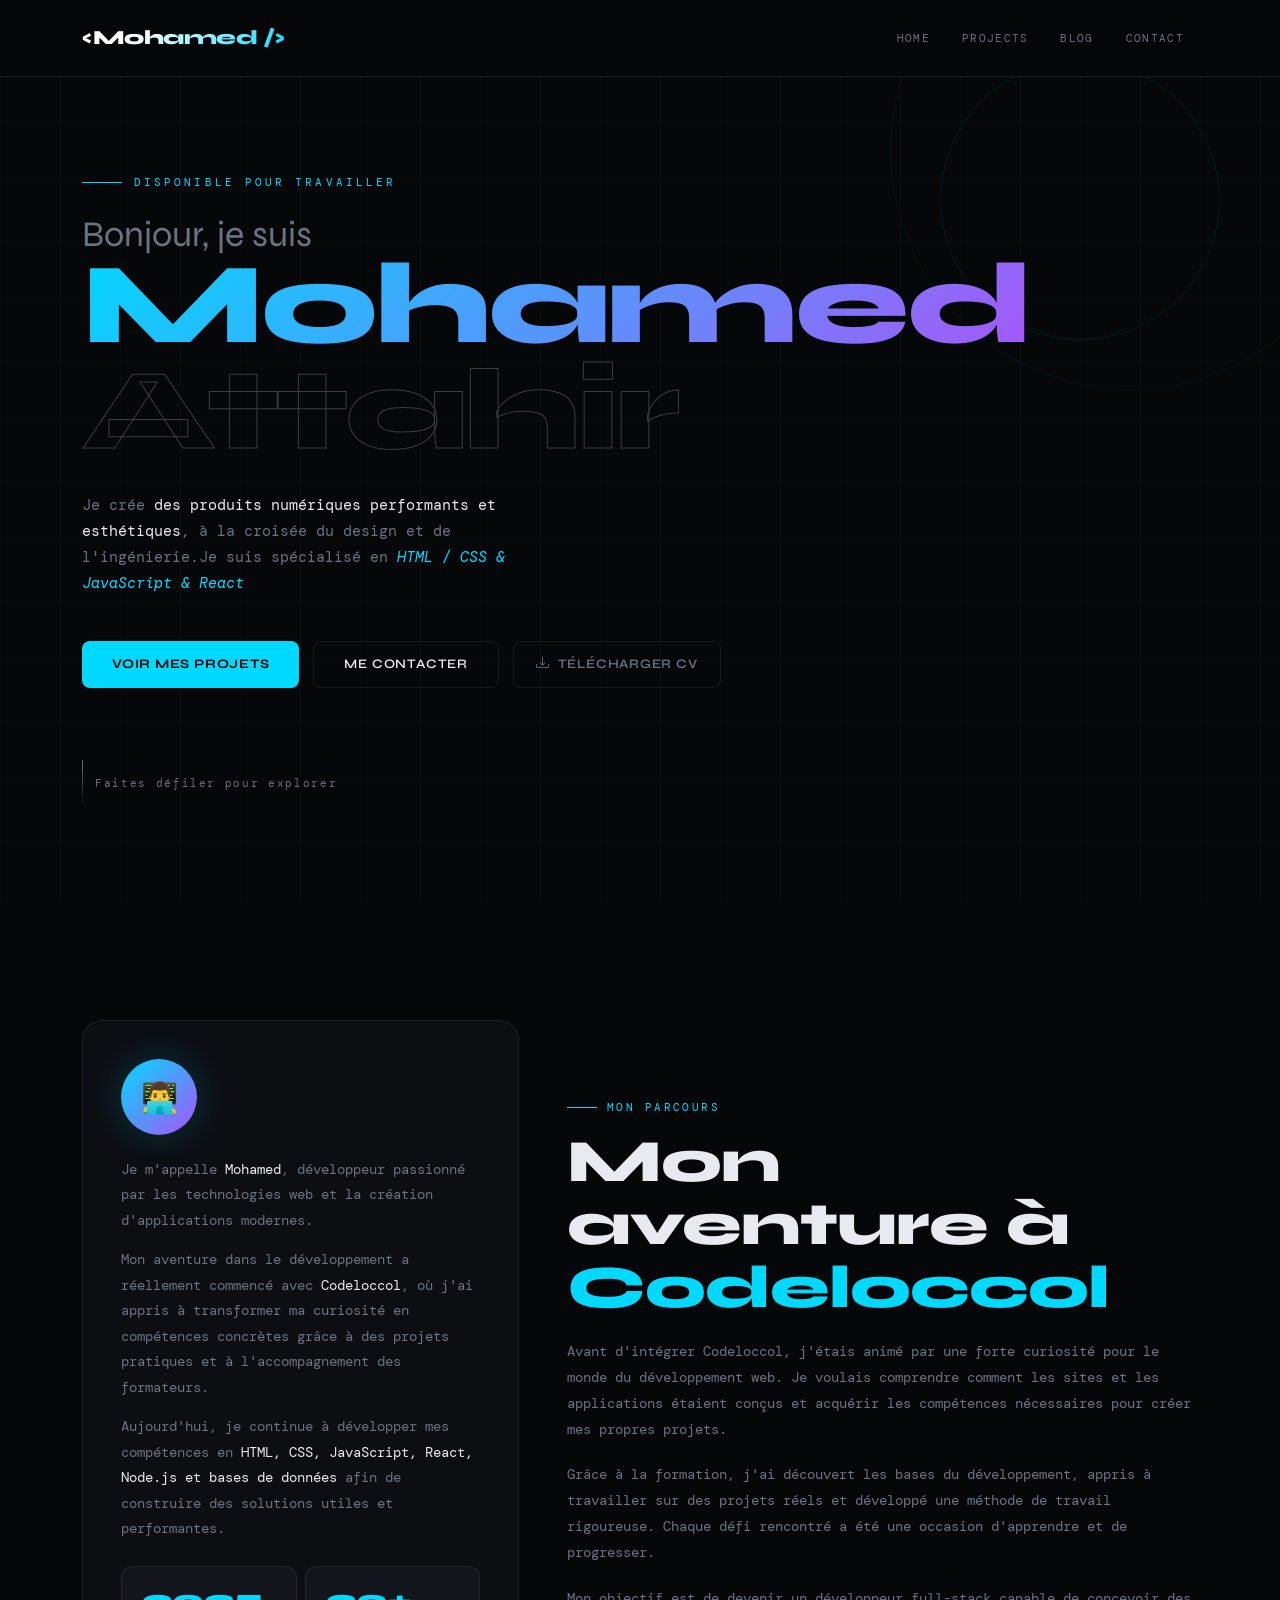
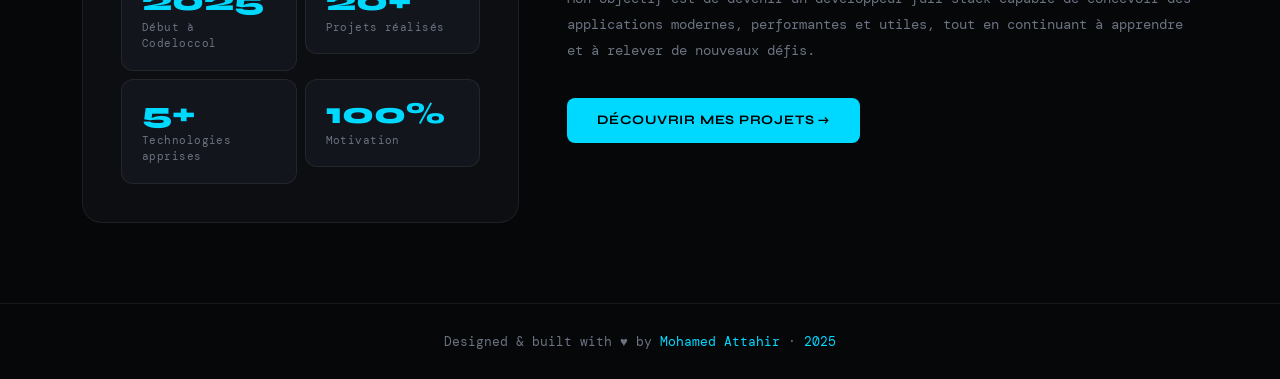
==== commit 91bb89bc: "Modification du projet" ====
--- a/index.html
+++ b/index.html
@@ -1,5 +1,6 @@
 <!DOCTYPE html>
 <html lang="fr">
+
 <head>
   <meta charset="UTF-8" />
   <meta name="viewport" content="width=device-width, initial-scale=1.0" />
@@ -9,7 +10,9 @@
   <!-- Google Fonts -->
   <link rel="preconnect" href="https://fonts.googleapis.com" />
   <link rel="preconnect" href="https://fonts.gstatic.com" crossorigin />
-  <link href="https://fonts.googleapis.com/css2?family=Syne:wght@400;600;700;800&family=DM+Mono:ital,wght@0,300;0,400;1,300&display=swap" rel="stylesheet" />
+  <link
+    href="https://fonts.googleapis.com/css2?family=Syne:wght@400;600;700;800&family=DM+Mono:ital,wght@0,300;0,400;1,300&display=swap"
+    rel="stylesheet" />
 
   <!-- Bootstrap 5 CSS -->
   <link href="https://cdn.jsdelivr.net/npm/bootstrap@5.3.3/dist/css/bootstrap.min.css" rel="stylesheet" />
@@ -18,37 +21,30 @@
   <link href="https://cdn.jsdelivr.net/npm/bootstrap-icons@1.11.3/font/bootstrap-icons.min.css" rel="stylesheet" />
   <link rel="stylesheet" href="style.css">
 </head>
+
 <body>
 
-  <!-- ══════════════════════════════════════
-       NAVBAR BOOTSTRAP
-  ══════════════════════════════════════ -->
   <nav class="navbar navbar-expand-lg fixed-top">
     <div class="container-xl">
       <a class="navbar-brand" href="#home">&lt;Mohamed /&gt;</a>
 
-      <button class="navbar-toggler" type="button"
-        data-bs-toggle="collapse" data-bs-target="#navMenu"
+      <button class="navbar-toggler" type="button" data-bs-toggle="collapse" data-bs-target="#navMenu"
         aria-controls="navMenu" aria-expanded="false" aria-label="Menu">
         <span class="navbar-toggler-icon"></span>
       </button>
 
       <div class="collapse navbar-collapse justify-content-end" id="navMenu">
         <ul class="navbar-nav gap-1 py-3 py-lg-0">
-          <li class="nav-item"><a class="nav-link" href="#home">Home</a></li>
-          <li class="nav-item"><a class="nav-link" href="#about">About</a></li>
-          <li class="nav-item"><a class="nav-link" href="#skills">Skills</a></li>
-          <li class="nav-item"><a class="nav-link" href="#projects">Projects</a></li>
-          <li class="nav-item"><a class="nav-link" href="#contact">Contact</a></li>
+          <li class="nav-item"><a class="nav-link" href="index.html">Home</a></li>
+          <!-- <li class="nav-item"><a class="nav-link" href="about.html">About</a></li> -->
+          <li class="nav-item"><a class="nav-link" href="projet.html">Projects</a></li>
+          <li class="nav-item"><a class="nav-link" href="blog.html">Blog</a></li>
+          <li class="nav-item"><a class="nav-link" href="contact.html">Contact</a></li>
         </ul>
       </div>
     </div>
   </nav>
 
-
-  <!-- ══════════════════════════════════════
-       HERO
-  ══════════════════════════════════════ -->
   <section id="home">
     <!-- Anneaux décoratifs -->
     <div class="deco-ring d-none d-lg-block" style="width:480px;height:480px;top:-90px;right:-90px;opacity:.5;"></div>
@@ -56,26 +52,26 @@
 
     <div class="container-xl">
       <!-- Badge -->
-      <div class="hero-eyebrow">Available for work</div>
+      <div class="hero-eyebrow">Disponible pour travailler</div>
 
       <!-- Nom -->
       <h1 class="hero-name">
-        <span class="d-block" style="font-size:clamp(20px,3vw,36px);letter-spacing:0;font-weight:400;color:var(--muted);">Hello, I'm</span>
+        <span class="d-block"
+          style="font-size:clamp(20px,3vw,36px);letter-spacing:0;font-weight:400;color:var(--muted);">Bonjour, je suis</span>
         <span class="accent-word">Mohamed</span>
         <span class="outline">Attahir</span>
       </h1>
 
       <!-- Sous-titre -->
       <p class="hero-sub">
-        I build <strong>beautiful, performant</strong> digital products that live at the intersection
-        of design and engineering. Specializing in
+        Je crée <strong> des produits numériques performants et esthétiques</strong>, à la croisée du design et de l'ingénierie.Je suis spécialisé en
         <span class="typed-words">HTML / CSS &amp; JavaScript &amp; React</span>
       </p>
 
       <!-- CTA -->
       <div class="hero-cta">
-        <a href="#projects" class="btn-primary-custom">Voir mes projets</a>
-        <a href="#contact" class="btn-ghost-custom">Me contacter</a>
+        <a href="projet.html" class="btn-primary-custom">Voir mes projets</a>
+        <a href="contact.html" class="btn-ghost-custom">Me contacter</a>
         <a href="#" class="btn-cv-custom" download="CV_Mohamed_Attahir_Diallo.pdf">
           <i class="bi bi-download"></i> Télécharger CV
         </a>
@@ -84,569 +80,117 @@
       <!-- Scroll indicator -->
       <div class="hero-scroll">
         <div class="scroll-line"></div>
-        Scroll to explore
+        Faites défiler pour explorer
       </div>
     </div>
   </section>
 
+  <section id="about">
+        <div class="container-xl">
+            <div class="row g-5 align-items-center">
 
-  <!-- ══════════════════════════════════════
-       ABOUT
-  ══════════════════════════════════════ -->
-  <section id="about">
-    <div class="container-xl">
-      <div class="row g-5 align-items-center">
+                <!-- Colonne gauche : carte -->
+                <div class="col-lg-5">
+                    <div class="about-card">
+                        <div class="about-avatar">👨‍💻</div>
 
-        <!-- Colonne gauche : carte -->
-        <div class="col-lg-5">
-          <div class="about-card">
-            <div class="about-avatar">⚡</div>
-            <div class="about-text">
-              <p>I'm a <strong>front end developer</strong> with 2+ years of experience crafting polished web applications. Passionate about clean architecture and pixel-perfect interfaces.</p>
-              <p>When I'm not coding, you'll find me exploring generative art, contributing to open-source, or obsessing over typography.</p>
-              <p>Currently based in <strong>Niamey, Niger</strong> — open to remote opportunities worldwide.</p>
+                        <div class="about-text">
+                            <p>
+                                Je m'appelle <strong>Mohamed</strong>, développeur passionné par les technologies web
+                                et la création d'applications modernes.
+                            </p>
+
+                            <p>
+                                Mon aventure dans le développement a réellement commencé avec
+                                <strong>Codeloccol</strong>, où j'ai appris à transformer ma curiosité
+                                en compétences concrètes grâce à des projets pratiques et à
+                                l'accompagnement des formateurs.
+                            </p>
+
+                            <p>
+                                Aujourd'hui, je continue à développer mes compétences en
+                                <strong>HTML, CSS, JavaScript, React, Node.js et bases de données</strong>
+                                afin de construire des solutions utiles et performantes.
+                            </p>
+                        </div>
+
+                        <!-- Stats -->
+                        <div class="row g-2 mt-3">
+                            <div class="col-6">
+                                <div class="stat-item">
+                                    <div class="stat-num">2025</div>
+                                    <div class="stat-label">Début à Codeloccol</div>
+                                </div>
+                            </div>
+
+                            <div class="col-6">
+                                <div class="stat-item">
+                                    <div class="stat-num">20+</div>
+                                    <div class="stat-label">Projets réalisés</div>
+                                </div>
+                            </div>
+
+                            <div class="col-6">
+                                <div class="stat-item">
+                                    <div class="stat-num">5+</div>
+                                    <div class="stat-label">Technologies apprises</div>
+                                </div>
+                            </div>
+
+                            <div class="col-6">
+                                <div class="stat-item">
+                                    <div class="stat-num">100%</div>
+                                    <div class="stat-label">Motivation</div>
+                                </div>
+                            </div>
+                        </div>
+                    </div>
+                </div>
+
+                <!-- Colonne droite : texte -->
+                <div class="col-lg-7">
+                    <div class="section-tag">Mon Parcours</div>
+
+                    <h2 class="section-title">
+                        Mon aventure à
+                        <span style="color:var(--accent);">Codeloccol</span>
+                    </h2>
+
+                    <p style="font-size:14px;line-height:1.85;color:var(--muted);margin-bottom:20px;">
+                        Avant d'intégrer Codeloccol, j'étais animé par une forte curiosité pour
+                        le monde du développement web. Je voulais comprendre comment les sites
+                        et les applications étaient conçus et acquérir les compétences nécessaires
+                        pour créer mes propres projets.
+                    </p>
+
+                    <p style="font-size:14px;line-height:1.85;color:var(--muted);margin-bottom:20px;">
+                        Grâce à la formation, j'ai découvert les bases du développement,
+                        appris à travailler sur des projets réels et développé une méthode
+                        de travail rigoureuse. Chaque défi rencontré a été une occasion
+                        d'apprendre et de progresser.
+                    </p>
+
+                    <p style="font-size:14px;line-height:1.85;color:var(--muted);margin-bottom:34px;">
+                        Mon objectif est de devenir un développeur full-stack capable de
+                        concevoir des applications modernes, performantes et utiles,
+                        tout en continuant à apprendre et à relever de nouveaux défis.
+                    </p>
+
+                    <a href="contact.html" class="btn-primary-custom">
+                        Découvrir mes projets →
+                    </a>
+                </div>
+
             </div>
-            <!-- Stats -->
-            <div class="row g-2 mt-3">
-              <div class="col-6">
-                <div class="stat-item">
-                  <div class="stat-num">2+</div>
-                  <div class="stat-label">Years Experience</div>
-                </div>
-              </div>
-              <div class="col-6">
-                <div class="stat-item">
-                  <div class="stat-num">30+</div>
-                  <div class="stat-label">Projects Shipped</div>
-                </div>
-              </div>
-              <div class="col-6">
-                <div class="stat-item">
-                  <div class="stat-num">12+</div>
-                  <div class="stat-label">Happy Clients</div>
-                </div>
-              </div>
-              <div class="col-6">
-                <div class="stat-item">
-                  <div class="stat-num">100%</div>
-                  <div class="stat-label">Commitment</div>
-                </div>
-              </div>
-            </div>
-          </div>
         </div>
+    </section>
 
-        <!-- Colonne droite : texte -->
-        <div class="col-lg-7">
-          <div class="section-tag">About</div>
-          <h2 class="section-title">
-            Crafting digital<br>
-            <span style="color:var(--accent);">experiences</span>
-          </h2>
-          <p style="font-size:14px;line-height:1.85;color:var(--muted);margin-bottom:20px;">
-            My journey started with a deep curiosity for how things work on the web. Over the years,
-            I've evolved from writing simple HTML pages to building full-featured React applications
-            with modern tooling.
-          </p>
-          <p style="font-size:14px;line-height:1.85;color:var(--muted);margin-bottom:34px;">
-            I believe in <strong style="color:var(--text);font-weight:400;">purposeful design</strong>
-            and <strong style="color:var(--text);font-weight:400;">performant code</strong>.
-            Every project I take on gets my full attention — from architecture decisions to pixel-level details.
-          </p>
-          <a href="#contact" class="btn-primary-custom">Travaillons ensemble →</a>
-        </div>
-
-      </div>
-    </div>
-  </section>
-
-
-  <!-- ══════════════════════════════════════
-       SKILLS
-  ══════════════════════════════════════ -->
-  <section id="skills">
-    <div class="container-xl">
-      <div class="section-tag">Expertise</div>
-      <h2 class="section-title">Tools &amp; <span style="color:var(--accent);">Technologies</span></h2>
-
-      <div class="row g-4 mt-2">
-
-        <!-- HTML 90% -->
-        <div class="col-md-6">
-          <div class="skill-wrap">
-            <div class="skill-header">
-              <span class="skill-name-txt">HTML</span>
-              <span class="skill-pct">90%</span>
-            </div>
-            <div class="skill-track">
-              <div class="skill-fill" style="width:90%;background:#E34F26;"></div>
-            </div>
-          </div>
-        </div>
-
-        <!-- CSS 85% -->
-        <div class="col-md-6">
-          <div class="skill-wrap">
-            <div class="skill-header">
-              <span class="skill-name-txt">CSS</span>
-              <span class="skill-pct">85%</span>
-            </div>
-            <div class="skill-track">
-              <div class="skill-fill" style="width:85%;background:#1572B6;"></div>
-            </div>
-          </div>
-        </div>
-
-        <!-- Bootstrap 80% -->
-        <div class="col-md-6">
-          <div class="skill-wrap">
-            <div class="skill-header">
-              <span class="skill-name-txt">Bootstrap</span>
-              <span class="skill-pct">80%</span>
-            </div>
-            <div class="skill-track">
-              <div class="skill-fill" style="width:80%;background:#7952B3;"></div>
-            </div>
-          </div>
-        </div>
-
-        <!-- Tailwind CSS 60% -->
-        <div class="col-md-6">
-          <div class="skill-wrap">
-            <div class="skill-header">
-              <span class="skill-name-txt">Tailwind CSS</span>
-              <span class="skill-pct">60%</span>
-            </div>
-            <div class="skill-track">
-              <div class="skill-fill" style="width:60%;background:#38BDF8;"></div>
-            </div>
-          </div>
-        </div>
-
-        <!-- JavaScript 75% -->
-        <div class="col-md-6">
-          <div class="skill-wrap">
-            <div class="skill-header">
-              <span class="skill-name-txt">JavaScript</span>
-              <span class="skill-pct">75%</span>
-            </div>
-            <div class="skill-track">
-              <div class="skill-fill" style="width:75%;background:#F7DF1E;"></div>
-            </div>
-          </div>
-        </div>
-
-        <!-- TypeScript 55% -->
-        <div class="col-md-6">
-          <div class="skill-wrap">
-            <div class="skill-header">
-              <span class="skill-name-txt">TypeScript</span>
-              <span class="skill-pct">55%</span>
-            </div>
-            <div class="skill-track">
-              <div class="skill-fill" style="width:55%;background:#3178C6;"></div>
-            </div>
-          </div>
-        </div>
-
-        <!-- React 60% -->
-        <div class="col-md-6">
-          <div class="skill-wrap">
-            <div class="skill-header">
-              <span class="skill-name-txt">React</span>
-              <span class="skill-pct">60%</span>
-            </div>
-            <div class="skill-track">
-              <div class="skill-fill" style="width:60%;background:#61DAFB;"></div>
-            </div>
-          </div>
-        </div>
-
-        <!-- Next.js 55% -->
-        <div class="col-md-6">
-          <div class="skill-wrap">
-            <div class="skill-header">
-              <span class="skill-name-txt">Next.js</span>
-              <span class="skill-pct">55%</span>
-            </div>
-            <div class="skill-track">
-              <div class="skill-fill" style="width:55%;background:#aaaaaa;"></div>
-            </div>
-          </div>
-        </div>
-
-        <!-- D3.js 65% -->
-        <div class="col-md-6">
-          <div class="skill-wrap">
-            <div class="skill-header">
-              <span class="skill-name-txt">D3.js</span>
-              <span class="skill-pct">65%</span>
-            </div>
-            <div class="skill-track">
-              <div class="skill-fill" style="width:65%;background:#F9A03C;"></div>
-            </div>
-          </div>
-        </div>
-
-        <!-- Node.js 58% -->
-        <div class="col-md-6">
-          <div class="skill-wrap">
-            <div class="skill-header">
-              <span class="skill-name-txt">Node.js</span>
-              <span class="skill-pct">58%</span>
-            </div>
-            <div class="skill-track">
-              <div class="skill-fill" style="width:58%;background:#68A063;"></div>
-            </div>
-          </div>
-        </div>
-
-        <!-- SQL 62% -->
-        <div class="col-md-6">
-          <div class="skill-wrap">
-            <div class="skill-header">
-              <span class="skill-name-txt">SQL</span>
-              <span class="skill-pct">62%</span>
-            </div>
-            <div class="skill-track">
-              <div class="skill-fill" style="width:62%;background:#00758F;"></div>
-            </div>
-          </div>
-        </div>
-
-        <!-- PostgreSQL 55% -->
-        <div class="col-md-6">
-          <div class="skill-wrap">
-            <div class="skill-header">
-              <span class="skill-name-txt">PostgreSQL</span>
-              <span class="skill-pct">55%</span>
-            </div>
-            <div class="skill-track">
-              <div class="skill-fill" style="width:55%;background:#336791;"></div>
-            </div>
-          </div>
-        </div>
-
-        <!-- Docker 50% -->
-        <div class="col-md-6">
-          <div class="skill-wrap">
-            <div class="skill-header">
-              <span class="skill-name-txt">Docker</span>
-              <span class="skill-pct">50%</span>
-            </div>
-            <div class="skill-track">
-              <div class="skill-fill" style="width:50%;background:#2496ED;"></div>
-            </div>
-          </div>
-        </div>
-
-        <!-- Git 75% -->
-        <div class="col-md-6">
-          <div class="skill-wrap">
-            <div class="skill-header">
-              <span class="skill-name-txt">Git</span>
-              <span class="skill-pct">75%</span>
-            </div>
-            <div class="skill-track">
-              <div class="skill-fill" style="width:75%;background:#F05032;"></div>
-            </div>
-          </div>
-        </div>
-
-        <!-- Figma 60% -->
-        <div class="col-md-6">
-          <div class="skill-wrap">
-            <div class="skill-header">
-              <span class="skill-name-txt">Figma</span>
-              <span class="skill-pct">60%</span>
-            </div>
-            <div class="skill-track">
-              <div class="skill-fill" style="width:60%;background:#F24E1E;"></div>
-            </div>
-          </div>
-        </div>
-
-      </div>
-    </div>
-  </section>
-
-
-  <!-- ══════════════════════════════════════
-       PROJECTS
-  ══════════════════════════════════════ -->
-  <section id="projects">
-    <div class="container-xl">
-      <div class="section-tag">Work</div>
-      <h2 class="section-title">Featured <span style="color:var(--accent);">Projects</span></h2>
-
-      <div class="row g-4 mt-2">
-
-        <!-- 1. Site E-Commerce -->
-        <div class="col-md-6 col-lg-4">
-          <div class="project-card" style="--card-color:#00D9FF;">
-            <div class="project-icon" style="color:#00D9FF;">◈</div>
-            <div class="project-title">Site E-Commerce</div>
-            <div class="project-desc">Site de vente en ligne complet avec catalogue produits, panier d'achat et interface utilisateur soignée. Projet fullstack démontrant la gestion de données et l'expérience d'achat.</div>
-            <div class="project-tags">
-              <span class="tag">HTML</span><span class="tag">CSS</span><span class="tag">JavaScript</span>
-            </div>
-            <div class="project-actions">
-              <a class="project-btn project-btn-primary" href="https://diallomoahamed.github.io/SiteEcommerce" target="_blank" rel="noopener" style="background:#00D9FF;">
-                <i class="bi bi-globe2"></i> Demo live
-              </a>
-              <a class="project-btn project-btn-ghost" href="https://github.com/DialloMoahamed/SiteEcommerce" target="_blank" rel="noopener">
-                <i class="bi bi-github"></i> Code
-              </a>
-            </div>
-          </div>
-        </div>
-
-        <!-- 2. Woudjoula -->
-        <div class="col-md-6 col-lg-4">
-          <div class="project-card" style="--card-color:#A855F7;">
-            <div class="project-icon" style="color:#A855F7;">✦</div>
-            <div class="project-title">Woudjoula</div>
-            <div class="project-desc">Application web locale développée pour répondre à un besoin concret. Interface moderne et fonctionnelle pensée pour les utilisateurs.</div>
-            <div class="project-tags">
-              <span class="tag">HTML</span><span class="tag">CSS</span><span class="tag">JavaScript</span>
-            </div>
-            <div class="project-actions">
-              <a class="project-btn project-btn-primary" href="https://diallomoahamed.github.io/Woujdoula/" target="_blank" rel="noopener" style="background:#A855F7;">
-                <i class="bi bi-globe2"></i> Demo live
-              </a>
-              <a class="project-btn project-btn-ghost" href="https://github.com/DialloMoahamed/Woudjoula" target="_blank" rel="noopener">
-                <i class="bi bi-github"></i> Code
-              </a>
-            </div>
-          </div>
-        </div>
-
-        <!-- 3. Agence -->
-        <div class="col-md-6 col-lg-4">
-          <div class="project-card" style="--card-color:#F59E0B;">
-            <div class="project-icon" style="color:#F59E0B;">◎</div>
-            <div class="project-title">Agence</div>
-            <div class="project-desc">Site vitrine pour une agence web avec design professionnel, sections de présentation des services, équipe et portfolio.</div>
-            <div class="project-tags">
-              <span class="tag">HTML</span><span class="tag">CSS</span><span class="tag">JavaScript</span>
-            </div>
-            <div class="project-actions">
-              <a class="project-btn project-btn-primary" href="https://diallomoahamed.github.io/agence/" target="_blank" rel="noopener" style="background:#F59E0B;">
-                <i class="bi bi-globe2"></i> Demo live
-              </a>
-              <a class="project-btn project-btn-ghost" href="https://github.com/DialloMoahamed/Agence" target="_blank" rel="noopener">
-                <i class="bi bi-github"></i> Code
-              </a>
-            </div>
-          </div>
-        </div>
-
-        <!-- 4. Bootstrap Projet -->
-        <div class="col-md-6 col-lg-4">
-          <div class="project-card" style="--card-color:#6366F1;">
-            <div class="project-icon" style="color:#6366F1;">⬡</div>
-            <div class="project-title">Bootstrap Projet</div>
-            <div class="project-desc">Projet de mise en pratique du framework Bootstrap. Intégration responsive avec composants UI avancés : navbar, cartes, grille et formulaires.</div>
-            <div class="project-tags">
-              <span class="tag">HTML</span><span class="tag">Bootstrap</span><span class="tag">CSS</span>
-            </div>
-            <div class="project-actions">
-              <a class="project-btn project-btn-primary" href="https://diallomoahamed.github.io/bootstrap-projet1" target="_blank" rel="noopener" style="background:#6366F1;">
-                <i class="bi bi-globe2"></i> Demo live
-              </a>
-              <a class="project-btn project-btn-ghost" href="https://github.com/DialloMoahamed/bootstrap-projet1" target="_blank" rel="noopener">
-                <i class="bi bi-github"></i> Code
-              </a>
-            </div>
-          </div>
-        </div>
-
-        <!-- 5. Stock Manager -->
-        <div class="col-md-6 col-lg-4">
-          <div class="project-card" style="--card-color:#10B981;">
-            <div class="project-icon" style="color:#10B981;">◉</div>
-            <div class="project-title">Stock Manager</div>
-            <div class="project-desc">Application de gestion de stock avec suivi des entrées/sorties, tableau de bord et gestion des produits en temps réel.</div>
-            <div class="project-tags">
-              <span class="tag">HTML</span><span class="tag">CSS</span><span class="tag">JavaScript</span>
-            </div>
-            <div class="project-actions">
-              <a class="project-btn project-btn-primary" href="https://diallomoahamed.github.io/Stock-Manager" target="_blank" rel="noopener" style="background:#10B981;">
-                <i class="bi bi-globe2"></i> Demo live
-              </a>
-              <a class="project-btn project-btn-ghost" href="https://github.com/DialloMoahamed/Stock-Manager" target="_blank" rel="noopener">
-                <i class="bi bi-github"></i> Code
-              </a>
-            </div>
-          </div>
-        </div>
-
-        <!-- 6. Header Tech App -->
-        <div class="col-md-6 col-lg-4">
-          <div class="project-card" style="--card-color:#F43F5E;">
-            <div class="project-icon" style="color:#F43F5E;">⚡</div>
-            <div class="project-title">Header Tech App</div>
-            <div class="project-desc">Composant header moderne pour application tech, avec navigation responsive, animations CSS et design system cohérent.</div>
-            <div class="project-tags">
-              <span class="tag">HTML</span><span class="tag">CSS</span><span class="tag">JavaScript</span>
-            </div>
-            <div class="project-actions">
-              <a class="project-btn project-btn-primary" href="https://diallomoahamed.github.io/hederTeckApp" target="_blank" rel="noopener" style="background:#F43F5E;">
-                <i class="bi bi-globe2"></i> Demo live
-              </a>
-              <a class="project-btn project-btn-ghost" href="https://github.com/DialloMoahamed/hederTeckApp" target="_blank" rel="noopener">
-                <i class="bi bi-github"></i> Code
-              </a>
-            </div>
-          </div>
-        </div>
-
-        <!-- 7. Carbone Emission -->
-        <div class="col-md-6 col-lg-4">
-          <div class="project-card" style="--card-color:#22D3EE;">
-            <div class="project-icon" style="color:#22D3EE;">◈</div>
-            <div class="project-title">Carbone Emission</div>
-            <div class="project-desc">Dashboard de visualisation des émissions de CO₂ par pays, construit avec D3.js. Affiche des graphiques interactifs : carte mondiale, barres et camembert.</div>
-            <div class="project-tags">
-              <span class="tag">JavaScript</span><span class="tag">D3.js</span><span class="tag">HTML</span><span class="tag">CSS</span>
-            </div>
-            <div class="project-actions">
-              <a class="project-btn project-btn-primary" href="https://diallomoahamed.github.io/Carbone_Emission" target="_blank" rel="noopener" style="background:#22D3EE;">
-                <i class="bi bi-globe2"></i> Demo live
-              </a>
-              <a class="project-btn project-btn-ghost" href="https://github.com/DialloMoahamed/Carbone_Emission" target="_blank" rel="noopener">
-                <i class="bi bi-github"></i> Code
-              </a>
-            </div>
-          </div>
-        </div>
-
-        <!-- 8. École -->
-        <div class="col-md-6 col-lg-4">
-          <div class="project-card" style="--card-color:#FB923C;">
-            <div class="project-icon" style="color:#FB923C;">◎</div>
-            <div class="project-title">École</div>
-            <div class="project-desc">Système de gestion scolaire : suivi des élèves, des classes, des notes et des présences. Interface intuitive pour administrateurs et enseignants.</div>
-            <div class="project-tags">
-              <span class="tag">HTML</span><span class="tag">CSS</span><span class="tag">JavaScript</span>
-            </div>
-            <div class="project-actions">
-              <a class="project-btn project-btn-primary" href="https://diallomoahamed.github.io/ecole/" target="_blank" rel="noopener" style="background:#FB923C;">
-                <i class="bi bi-globe2"></i> Demo live
-              </a>
-              <a class="project-btn project-btn-ghost" href="https://github.com/DialloMoahamed/ecole" target="_blank" rel="noopener">
-                <i class="bi bi-github"></i> Code
-              </a>
-            </div>
-          </div>
-        </div>
-
-        <!-- 9. Facturation -->
-        <div class="col-md-6 col-lg-4">
-          <div class="project-card" style="--card-color:#34D399;">
-            <div class="project-icon" style="color:#34D399;">◉</div>
-            <div class="project-title">Facturation</div>
-            <div class="project-desc">Application de facturation avec création de devis et factures, gestion des clients et calcul automatique des totaux et TVA.</div>
-            <div class="project-tags">
-              <span class="tag">HTML</span><span class="tag">CSS</span><span class="tag">JavaScript</span>
-            </div>
-            <div class="project-actions">
-              <a class="project-btn project-btn-primary" href="https://diallomoahamed.github.io/Facturation/" target="_blank" rel="noopener" style="background:#34D399;">
-                <i class="bi bi-globe2"></i> Demo live
-              </a>
-              <a class="project-btn project-btn-ghost" href="https://github.com/DialloMoahamed/facturation" target="_blank" rel="noopener">
-                <i class="bi bi-github"></i> Code
-              </a>
-            </div>
-          </div>
-        </div>
-
-      </div>
-    </div>
-  </section>
-
-
-  <!-- ══════════════════════════════════════
-       CONTACT
-  ══════════════════════════════════════ -->
-  <section id="contact">
-    <div class="container-xl">
-      <div class="row">
-        <div class="col-lg-7">
-
-          <div class="section-tag">Contact</div>
-          <h2 class="section-title">
-            Let's build something <span style="color:var(--accent);">great</span>
-          </h2>
-          <p class="contact-desc">
-            Tu as un projet en tête, ou tu veux juste dire bonjour ? Mon inbox est toujours ouvert. Je te réponds dans les 24h.
-          </p>
-
-          <!-- Formulaire -->
-          <form action="https://formsubmit.co/mohamedattahirdiallo@gmail.com" method="POST" novalidate>
-            <!-- FormSubmit config -->
-            <input type="hidden" name="_captcha" value="false" />
-            <input type="hidden" name="_subject" value="Nouveau message depuis le portfolio" />
-            <input type="hidden" name="_next" value="#contact" />
-
-            <div class="row g-3 mb-3">
-              <div class="col-sm-6">
-                <label class="form-label-custom">Nom <span style="color:var(--accent)">*</span></label>
-                <input type="text" name="name" class="form-control-custom" placeholder="Mohamed Attahir" required />
-              </div>
-              <div class="col-sm-6">
-                <label class="form-label-custom">Email <span style="color:var(--accent)">*</span></label>
-                <input type="email" name="email" class="form-control-custom" placeholder="toi@email.com" required />
-              </div>
-            </div>
-
-            <div class="mb-3">
-              <label class="form-label-custom">Sujet <span style="color:var(--accent)">*</span></label>
-              <input type="text" name="subject" class="form-control-custom" placeholder="Demande de collaboration" required />
-            </div>
-
-            <div class="mb-4">
-              <label class="form-label-custom">Message <span style="color:var(--accent)">*</span></label>
-              <textarea name="message" class="form-control-custom" placeholder="Dis-moi tout sur ton projet..." required></textarea>
-            </div>
-
-            <button type="submit" class="btn-primary-custom">
-              Envoyer le message →
-            </button>
-          </form>
-
-        </div>
-
-        <!-- Liens sociaux -->
-        <div class="col-lg-4 offset-lg-1 mt-5 mt-lg-0 d-flex flex-column justify-content-center">
-          <a class="social-link" href="https://github.com/DialloMoahamed" target="_blank" rel="noopener">
-            <span class="social-icon">⌥</span> GitHub
-          </a>
-          <a class="social-link" href="#">
-            <span class="social-icon">◈</span> LinkedIn
-          </a>
-          <a class="social-link" href="#">
-            <span class="social-icon">◉</span> Twitter / X
-          </a>
-          <a class="social-link" href="mailto:mohamedattahirdiallo@gmail.com">
-            <span class="social-icon">✉</span> mohamedattahirdiallo@gmail.com
-          </a>
-        </div>
-
-      </div>
-    </div>
-  </section>
-
-
-  <!-- ══════════════════════════════════════
-       FOOTER
-  ══════════════════════════════════════ -->
   <footer>
     Designed &amp; built with ♥ by <span>Mohamed Attahir</span> · <span>2025</span>
   </footer>
 
-  <!-- Bootstrap 5 JS (pour le menu hamburger uniquement) -->
   <script src="https://cdn.jsdelivr.net/npm/bootstrap@5.3.3/dist/js/bootstrap.bundle.min.js"></script>
 
 </body>
-</html>
+
+</html>
--- a/style.css
+++ b/style.css
@@ -1,598 +1,729 @@
-    :root {
-      --bg:       #050709;
-      --surface:  #0c0e12;
-      --surface2: #12151b;
-      --border:   rgba(255,255,255,0.07);
-      --text:     #e8eaf0;
-      --muted:    #6b7280;
-      --accent:   #00D9FF;
-      --accent2:  #A855F7;
-      --font-head: 'Syne', sans-serif;
-      --font-mono: 'DM Mono', monospace;
-    }
-
-    html { scroll-behavior: smooth; }
-
-    body {
-      background: var(--bg);
-      color: var(--text);
-      font-family: var(--font-mono);
-      overflow-x: hidden;
-    }
-
-    ::selection { background: rgba(0,217,255,0.2); }
-    ::-webkit-scrollbar { width: 4px; }
-    ::-webkit-scrollbar-track { background: var(--bg); }
-    ::-webkit-scrollbar-thumb { background: var(--accent); border-radius: 2px; }
-
-    /* Grille de fond */
-    body::after {
-      content: '';
-      position: fixed; inset: 0;
-      background-image:
-        linear-gradient(rgba(255,255,255,0.018) 1px, transparent 1px),
-        linear-gradient(90deg, rgba(255,255,255,0.018) 1px, transparent 1px);
-      background-size: 60px 60px;
-      pointer-events: none;
-      z-index: 0;
-    }
-
-    /* NAVBAR */
-    .navbar {
-      background: rgba(5,7,9,0.88) !important;
-      backdrop-filter: blur(20px);
-      border-bottom: 1px solid var(--border);
-      padding: 18px 40px;
-      z-index: 1000;
-    }
-
-    .navbar-brand {
-      font-family: var(--font-head);
-      font-size: 20px;
-      font-weight: 800;
-      letter-spacing: -0.5px;
-      background: linear-gradient(135deg, #fff 30%, var(--accent));
-      -webkit-background-clip: text;
-      -webkit-text-fill-color: transparent;
-      text-decoration: none;
-    }
-
-    .navbar-nav .nav-link {
-      font-family: var(--font-mono);
-      font-size: 11px;
-      letter-spacing: 0.12em;
-      text-transform: uppercase;
-      color: var(--muted) !important;
-      padding: 8px 14px !important;
-      border-radius: 6px;
-      transition: all 0.2s;
-      position: relative;
-    }
-    .navbar-nav .nav-link:hover {
-      color: var(--text) !important;
-      background: rgba(255,255,255,0.05);
-    }
-
-    .navbar-toggler {
-      border: none;
-      padding: 6px;
-    }
-    .navbar-toggler:focus { box-shadow: none; }
-    .navbar-toggler-icon {
-      background-image: url("data:image/svg+xml,%3csvg xmlns='http://www.w3.org/2000/svg' viewBox='0 0 30 30'%3e%3cpath stroke='rgba%28232,234,240,0.9%29' stroke-linecap='round' stroke-miterlimit='10' stroke-width='2' d='M4 7h22M4 15h22M4 23h22'/%3e%3c/svg%3e");
-    }
-
-    .navbar-collapse {
-      background: rgba(5,7,9,0.97);
-    }
-
-    /* ════════════════════════════════════
+:root {
+  --bg: #050709;
+  --surface: #0c0e12;
+  --surface2: #12151b;
+  --border: rgba(255, 255, 255, 0.07);
+  --text: #e8eaf0;
+  --muted: #6b7280;
+  --accent: #00d9ff;
+  --accent2: #a855f7;
+  --font-head: "Syne", sans-serif;
+  --font-mono: "DM Mono", monospace;
+}
+
+html {
+  scroll-behavior: smooth;
+}
+
+body {
+  background: var(--bg);
+  color: var(--text);
+  font-family: var(--font-mono);
+  overflow-x: hidden;
+}
+
+::selection {
+  background: rgba(0, 217, 255, 0.2);
+}
+::-webkit-scrollbar {
+  width: 4px;
+}
+::-webkit-scrollbar-track {
+  background: var(--bg);
+}
+::-webkit-scrollbar-thumb {
+  background: var(--accent);
+  border-radius: 2px;
+}
+
+/* Grille de fond */
+body::after {
+  content: "";
+  position: fixed;
+  inset: 0;
+  background-image:
+    linear-gradient(rgba(255, 255, 255, 0.018) 1px, transparent 1px),
+    linear-gradient(90deg, rgba(255, 255, 255, 0.018) 1px, transparent 1px);
+  background-size: 60px 60px;
+  pointer-events: none;
+  z-index: 0;
+}
+
+/* NAVBAR */
+.navbar {
+  background: rgba(5, 7, 9, 0.88) !important;
+  backdrop-filter: blur(20px);
+  border-bottom: 1px solid var(--border);
+  padding: 18px 40px;
+  z-index: 1000;
+}
+
+.navbar-brand {
+  font-family: var(--font-head);
+  font-size: 20px;
+  font-weight: 800;
+  letter-spacing: -0.5px;
+  background: linear-gradient(135deg, #fff 30%, var(--accent));
+  -webkit-background-clip: text;
+  -webkit-text-fill-color: transparent;
+  text-decoration: none;
+}
+
+.navbar-nav .nav-link {
+  font-family: var(--font-mono);
+  font-size: 11px;
+  letter-spacing: 0.12em;
+  text-transform: uppercase;
+  color: var(--muted) !important;
+  padding: 8px 14px !important;
+  border-radius: 6px;
+  transition: all 0.2s;
+  position: relative;
+}
+.navbar-nav .nav-link:hover {
+  color: var(--text) !important;
+  background: rgba(255, 255, 255, 0.05);
+}
+
+.navbar-toggler {
+  border: none;
+  padding: 6px;
+}
+.navbar-toggler:focus {
+  box-shadow: none;
+}
+.navbar-toggler-icon {
+  background-image: url("data:image/svg+xml,%3csvg xmlns='http://www.w3.org/2000/svg' viewBox='0 0 30 30'%3e%3cpath stroke='rgba%28232,234,240,0.9%29' stroke-linecap='round' stroke-miterlimit='10' stroke-width='2' d='M4 7h22M4 15h22M4 23h22'/%3e%3c/svg%3e");
+}
+
+.navbar-collapse {
+  background: rgba(5, 7, 9, 0.97);
+}
+
+/* ════════════════════════════════════
        SECTIONS COMMUNES
     ════════════════════════════════════ */
-    section {
-      position: relative;
-      z-index: 1;
-      min-height: 100vh;
-      padding: 120px 0 80px;
-    }
-
-    .section-tag {
-      font-size: 11px;
-      letter-spacing: 0.22em;
-      text-transform: uppercase;
-      color: var(--accent);
-      margin-bottom: 14px;
-      display: flex;
-      align-items: center;
-      gap: 10px;
-    }
-    .section-tag::before {
-      content: '';
-      display: inline-block;
-      width: 30px;
-      height: 1px;
-      background: var(--accent);
-    }
-
-    .section-title {
-      font-family: var(--font-head);
-      font-size: clamp(34px, 5vw, 60px);
-      font-weight: 800;
-      line-height: 1.05;
-      letter-spacing: -1px;
-      margin-bottom: 20px;
-    }
-
-    /* ════════════════════════════════════
+section {
+  position: relative;
+  z-index: 1;
+  min-height: 100vh;
+  padding: 120px 0 80px;
+}
+
+.section-tag {
+  font-size: 11px;
+  letter-spacing: 0.22em;
+  text-transform: uppercase;
+  color: var(--accent);
+  margin-bottom: 14px;
+  display: flex;
+  align-items: center;
+  gap: 10px;
+}
+.section-tag::before {
+  content: "";
+  display: inline-block;
+  width: 30px;
+  height: 1px;
+  background: var(--accent);
+}
+
+.section-title {
+  font-family: var(--font-head);
+  font-size: clamp(34px, 5vw, 60px);
+  font-weight: 800;
+  line-height: 1.05;
+  letter-spacing: -1px;
+  margin-bottom: 20px;
+}
+
+/* ════════════════════════════════════
        HERO
     ════════════════════════════════════ */
-    #home {
-      display: flex;
-      flex-direction: column;
-      justify-content: center;
-      padding-top: 160px;
-      min-height: 100vh;
-    }
-
-    .hero-eyebrow {
-      font-size: 11px;
-      letter-spacing: 0.28em;
-      text-transform: uppercase;
-      color: var(--accent);
-      display: flex;
-      align-items: center;
-      gap: 12px;
-      margin-bottom: 28px;
-      animation: fadeUp 0.8s 0.2s both;
-    }
-    .hero-eyebrow::before {
-      content: '';
-      display: block;
-      width: 40px;
-      height: 1px;
-      background: var(--accent);
-    }
-
-    .hero-name {
-      font-family: var(--font-head);
-      font-size: clamp(52px, 9vw, 118px);
-      font-weight: 800;
-      line-height: 0.92;
-      letter-spacing: -3px;
-      animation: fadeUp 0.9s 0.35s both;
-    }
-    .hero-name .outline {
-      -webkit-text-stroke: 1px rgba(255,255,255,0.22);
-      color: transparent;
-      display: block;
-    }
-    .accent-word {
-      background: linear-gradient(135deg, var(--accent), var(--accent2));
-      -webkit-background-clip: text;
-      -webkit-text-fill-color: transparent;
-    }
-
-    .hero-sub {
-      max-width: 510px;
-      font-size: 15px;
-      line-height: 1.75;
-      color: var(--muted);
-      margin-top: 28px;
-      animation: fadeUp 0.9s 0.5s both;
-    }
-    .hero-sub strong { color: var(--text); font-weight: 400; }
-    .hero-sub .typed-words {
-      color: var(--accent);
-      font-style: italic;
-    }
-
-    .hero-cta {
-      margin-top: 44px;
-      display: flex;
-      gap: 14px;
-      flex-wrap: wrap;
-      animation: fadeUp 0.9s 0.65s both;
-    }
-
-    .hero-scroll {
-      margin-top: 72px;
-      display: flex;
-      align-items: center;
-      gap: 12px;
-      font-size: 11px;
-      letter-spacing: 0.15em;
-      color: var(--muted);
-      animation: fadeUp 1s 1s both;
-    }
-    .scroll-line {
-      width: 1px;
-      height: 46px;
-      background: linear-gradient(to bottom, var(--muted), transparent);
-      animation: scrollPulse 2s infinite;
-    }
-
-    /* Boutons */
-    .btn-primary-custom {
-      padding: 13px 30px;
-      border-radius: 8px;
-      background: var(--accent);
-      color: #000 !important;
-      font-family: var(--font-head);
-      font-weight: 700;
-      font-size: 13px;
-      letter-spacing: 0.06em;
-      text-transform: uppercase;
-      border: none;
-      text-decoration: none;
-      display: inline-flex;
-      align-items: center;
-      gap: 8px;
-      transition: all 0.25s;
-    }
-    .btn-primary-custom:hover {
-      transform: translateY(-2px);
-      box-shadow: 0 12px 36px rgba(0,217,255,0.35);
-      color: #000 !important;
-      opacity: 0.92;
-    }
-
-    .btn-ghost-custom {
-      padding: 13px 30px;
-      border-radius: 8px;
-      background: transparent;
-      color: var(--text) !important;
-      font-family: var(--font-head);
-      font-weight: 600;
-      font-size: 13px;
-      letter-spacing: 0.06em;
-      text-transform: uppercase;
-      border: 1px solid var(--border);
-      text-decoration: none;
-      display: inline-flex;
-      align-items: center;
-      gap: 8px;
-      transition: all 0.25s;
-    }
-    .btn-ghost-custom:hover {
-      border-color: rgba(255,255,255,0.22);
-      background: rgba(255,255,255,0.04);
-      transform: translateY(-2px);
-      color: var(--text) !important;
-    }
-
-    .btn-cv-custom {
-      padding: 13px 22px;
-      border-radius: 8px;
-      background: transparent;
-      color: var(--muted) !important;
-      font-family: var(--font-head);
-      font-weight: 600;
-      font-size: 13px;
-      letter-spacing: 0.06em;
-      text-transform: uppercase;
-      border: 1px solid var(--border);
-      text-decoration: none;
-      display: inline-flex;
-      align-items: center;
-      gap: 8px;
-      transition: all 0.25s;
-    }
-    .btn-cv-custom:hover {
-      color: var(--accent) !important;
-      border-color: var(--accent);
-      transform: translateY(-2px);
-    }
-
-    /* Deco rings hero */
-    .deco-ring {
-      position: absolute;
-      border: 1px solid rgba(0,217,255,0.09);
-      border-radius: 50%;
-      pointer-events: none;
-    }
-
-    /* ════════════════════════════════════
+#home {
+  display: flex;
+  flex-direction: column;
+  justify-content: center;
+  padding-top: 160px;
+  min-height: 100vh;
+}
+
+.hero-eyebrow {
+  font-size: 11px;
+  letter-spacing: 0.28em;
+  text-transform: uppercase;
+  color: var(--accent);
+  display: flex;
+  align-items: center;
+  gap: 12px;
+  margin-bottom: 28px;
+  animation: fadeUp 0.8s 0.2s both;
+}
+.hero-eyebrow::before {
+  content: "";
+  display: block;
+  width: 40px;
+  height: 1px;
+  background: var(--accent);
+}
+
+.hero-name {
+  font-family: var(--font-head);
+  font-size: clamp(52px, 9vw, 118px);
+  font-weight: 800;
+  line-height: 0.92;
+  letter-spacing: -3px;
+  animation: fadeUp 0.9s 0.35s both;
+}
+.hero-name .outline {
+  -webkit-text-stroke: 1px rgba(255, 255, 255, 0.22);
+  color: transparent;
+  display: block;
+}
+.accent-word {
+  background: linear-gradient(135deg, var(--accent), var(--accent2));
+  -webkit-background-clip: text;
+  -webkit-text-fill-color: transparent;
+}
+
+.hero-sub {
+  max-width: 510px;
+  font-size: 15px;
+  line-height: 1.75;
+  color: var(--muted);
+  margin-top: 28px;
+  animation: fadeUp 0.9s 0.5s both;
+}
+.hero-sub strong {
+  color: var(--text);
+  font-weight: 400;
+}
+.hero-sub .typed-words {
+  color: var(--accent);
+  font-style: italic;
+}
+
+.hero-cta {
+  margin-top: 44px;
+  display: flex;
+  gap: 14px;
+  flex-wrap: wrap;
+  animation: fadeUp 0.9s 0.65s both;
+}
+
+.hero-scroll {
+  margin-top: 72px;
+  display: flex;
+  align-items: center;
+  gap: 12px;
+  font-size: 11px;
+  letter-spacing: 0.15em;
+  color: var(--muted);
+  animation: fadeUp 1s 1s both;
+}
+.scroll-line {
+  width: 1px;
+  height: 46px;
+  background: linear-gradient(to bottom, var(--muted), transparent);
+  animation: scrollPulse 2s infinite;
+}
+
+/* Boutons */
+.btn-primary-custom {
+  padding: 13px 30px;
+  border-radius: 8px;
+  background: var(--accent);
+  color: #000 !important;
+  font-family: var(--font-head);
+  font-weight: 700;
+  font-size: 13px;
+  letter-spacing: 0.06em;
+  text-transform: uppercase;
+  border: none;
+  text-decoration: none;
+  display: inline-flex;
+  align-items: center;
+  gap: 8px;
+  transition: all 0.25s;
+}
+.btn-primary-custom:hover {
+  transform: translateY(-2px);
+  box-shadow: 0 12px 36px rgba(0, 217, 255, 0.35);
+  color: #000 !important;
+  opacity: 0.92;
+}
+
+.btn-ghost-custom {
+  padding: 13px 30px;
+  border-radius: 8px;
+  background: transparent;
+  color: var(--text) !important;
+  font-family: var(--font-head);
+  font-weight: 600;
+  font-size: 13px;
+  letter-spacing: 0.06em;
+  text-transform: uppercase;
+  border: 1px solid var(--border);
+  text-decoration: none;
+  display: inline-flex;
+  align-items: center;
+  gap: 8px;
+  transition: all 0.25s;
+}
+.btn-ghost-custom:hover {
+  border-color: rgba(255, 255, 255, 0.22);
+  background: rgba(255, 255, 255, 0.04);
+  transform: translateY(-2px);
+  color: var(--text) !important;
+}
+
+.btn-cv-custom {
+  padding: 13px 22px;
+  border-radius: 8px;
+  background: transparent;
+  color: var(--muted) !important;
+  font-family: var(--font-head);
+  font-weight: 600;
+  font-size: 13px;
+  letter-spacing: 0.06em;
+  text-transform: uppercase;
+  border: 1px solid var(--border);
+  text-decoration: none;
+  display: inline-flex;
+  align-items: center;
+  gap: 8px;
+  transition: all 0.25s;
+}
+.btn-cv-custom:hover {
+  color: var(--accent) !important;
+  border-color: var(--accent);
+  transform: translateY(-2px);
+}
+
+/* Deco rings hero */
+.deco-ring {
+  position: absolute;
+  border: 1px solid rgba(0, 217, 255, 0.09);
+  border-radius: 50%;
+  pointer-events: none;
+}
+
+/* ════════════════════════════════════
        ABOUT
     ════════════════════════════════════ */
-    #about { background: transparent; }
-
-    .about-card {
-      background: var(--surface);
-      border: 1px solid var(--border);
-      border-radius: 20px;
-      padding: 38px;
-      position: relative;
-      overflow: hidden;
-      transition: border-color 0.3s;
-      height: 100%;
-    }
-    .about-card::before {
-      content: '';
-      position: absolute;
-      top: -1px; left: 24px; right: 24px; height: 1px;
-      background: linear-gradient(90deg, transparent, var(--accent), transparent);
-      opacity: 0;
-      transition: opacity 0.4s;
-    }
-    .about-card:hover::before { opacity: 1; }
-    .about-card:hover { border-color: rgba(0,217,255,0.2); }
-
-    .about-avatar {
-      width: 76px; height: 76px;
-      border-radius: 50%;
-      background: linear-gradient(135deg, var(--accent), var(--accent2));
-      display: flex; align-items: center; justify-content: center;
-      font-size: 30px;
-      margin-bottom: 22px;
-      box-shadow: 0 0 40px rgba(0,217,255,0.2);
-    }
-
-    .about-text p {
-      font-size: 14px;
-      line-height: 1.82;
-      color: var(--muted);
-      margin-bottom: 14px;
-    }
-    .about-text strong { color: var(--text); font-weight: 400; }
-
-    .stat-item {
-      background: var(--surface2);
-      border: 1px solid var(--border);
-      border-radius: 12px;
-      padding: 18px 20px;
-      transition: border-color 0.3s;
-    }
-    .stat-item:hover { border-color: rgba(0,217,255,0.2); }
-
-    .stat-num {
-      font-family: var(--font-head);
-      font-size: 30px;
-      font-weight: 800;
-      color: var(--accent);
-      line-height: 1;
-    }
-    .stat-label {
-      font-size: 11px;
-      color: var(--muted);
-      margin-top: 4px;
-      letter-spacing: 0.04em;
-    }
-
-    /* ════════════════════════════════════
+#about {
+  background: transparent;
+}
+
+.about-card {
+  background: var(--surface);
+  border: 1px solid var(--border);
+  border-radius: 20px;
+  padding: 38px;
+  position: relative;
+  overflow: hidden;
+  transition: border-color 0.3s;
+  height: 100%;
+}
+.about-card::before {
+  content: "";
+  position: absolute;
+  top: -1px;
+  left: 24px;
+  right: 24px;
+  height: 1px;
+  background: linear-gradient(90deg, transparent, var(--accent), transparent);
+  opacity: 0;
+  transition: opacity 0.4s;
+}
+.about-card:hover::before {
+  opacity: 1;
+}
+.about-card:hover {
+  border-color: rgba(0, 217, 255, 0.2);
+}
+
+.about-avatar {
+  width: 76px;
+  height: 76px;
+  border-radius: 50%;
+  background: linear-gradient(135deg, var(--accent), var(--accent2));
+  display: flex;
+  align-items: center;
+  justify-content: center;
+  font-size: 30px;
+  margin-bottom: 22px;
+  box-shadow: 0 0 40px rgba(0, 217, 255, 0.2);
+}
+
+.about-text p {
+  font-size: 14px;
+  line-height: 1.82;
+  color: var(--muted);
+  margin-bottom: 14px;
+}
+.about-text strong {
+  color: var(--text);
+  font-weight: 400;
+}
+
+.stat-item {
+  background: var(--surface2);
+  border: 1px solid var(--border);
+  border-radius: 12px;
+  padding: 18px 20px;
+  transition: border-color 0.3s;
+}
+.stat-item:hover {
+  border-color: rgba(0, 217, 255, 0.2);
+}
+
+.stat-num {
+  font-family: var(--font-head);
+  font-size: 30px;
+  font-weight: 800;
+  color: var(--accent);
+  line-height: 1;
+}
+.stat-label {
+  font-size: 11px;
+  color: var(--muted);
+  margin-top: 4px;
+  letter-spacing: 0.04em;
+}
+
+/* ════════════════════════════════════
        SKILLS
     ════════════════════════════════════ */
-    #skills { background: transparent; }
-
-    .skill-wrap { margin-bottom: 6px; }
-
-    .skill-header {
-      display: flex;
-      justify-content: space-between;
-      font-size: 13px;
-      margin-bottom: 7px;
-    }
-    .skill-name-txt { color: var(--text); }
-    .skill-pct { color: var(--muted); font-size: 12px; }
-
-    .skill-track {
-      height: 4px;
-      background: var(--surface2);
-      border-radius: 4px;
-      overflow: hidden;
-    }
-    .skill-fill {
-      height: 100%;
-      border-radius: 4px;
-    }
-
-    /* ════════════════════════════════════
+#skills {
+  background: transparent;
+}
+
+.skill-wrap {
+  margin-bottom: 6px;
+}
+
+.skill-header {
+  display: flex;
+  justify-content: space-between;
+  font-size: 13px;
+  margin-bottom: 7px;
+}
+.skill-name-txt {
+  color: var(--text);
+}
+.skill-pct {
+  color: var(--muted);
+  font-size: 12px;
+}
+
+.skill-track {
+  height: 4px;
+  background: var(--surface2);
+  border-radius: 4px;
+  overflow: hidden;
+}
+.skill-fill {
+  height: 100%;
+  border-radius: 4px;
+}
+
+/* ════════════════════════════════════
        PROJECTS
     ════════════════════════════════════ */
-    #projects { background: transparent; }
-
-    .project-card {
-      background: var(--surface);
-      border: 1px solid var(--border);
-      border-radius: 16px;
-      padding: 26px;
-      position: relative;
-      overflow: hidden;
-      transition: all 0.3s;
-      height: 100%;
-      display: flex;
-      flex-direction: column;
-    }
-    .project-card:hover {
-      border-color: rgba(255,255,255,0.12);
-      transform: translateY(-5px);
-      box-shadow: 0 20px 60px rgba(0,0,0,0.32);
-    }
-    .project-card::after {
-      content: '';
-      position: absolute;
-      top: 0; left: 0; right: 0;
-      height: 2px;
-      background: linear-gradient(90deg, transparent, var(--card-color, var(--accent)), transparent);
-      opacity: 0;
-      transition: opacity 0.3s;
-    }
-    .project-card:hover::after { opacity: 1; }
-
-    .project-icon { font-size: 26px; margin-bottom: 14px; line-height: 1; }
-    .project-title {
-      font-family: var(--font-head);
-      font-size: 17px;
-      font-weight: 700;
-      margin-bottom: 9px;
-      color: var(--text);
-    }
-    .project-desc {
-      font-size: 13px;
-      line-height: 1.72;
-      color: var(--muted);
-      margin-bottom: 18px;
-      flex-grow: 1;
-    }
-    .project-tags {
-      display: flex; flex-wrap: wrap; gap: 6px;
-      margin-bottom: 22px;
-    }
-    .tag {
-      font-size: 10px;
-      letter-spacing: 0.08em;
-      text-transform: uppercase;
-      padding: 3px 10px;
-      border-radius: 20px;
-      background: var(--surface2);
-      border: 1px solid var(--border);
-      color: var(--muted);
-    }
-    .project-actions { display: flex; gap: 8px; flex-wrap: wrap; margin-top: auto; }
-
-    .project-btn {
-      font-size: 12px;
-      font-family: var(--font-head);
-      font-weight: 600;
-      padding: 7px 14px;
-      border-radius: 6px;
-      text-decoration: none;
-      display: inline-flex;
-      align-items: center;
-      gap: 5px;
-      transition: all 0.2s;
-      letter-spacing: 0.03em;
-    }
-    .project-btn-primary { color: #000 !important; }
-    .project-btn-primary:hover { opacity: 0.84; transform: translateY(-1px); }
-
-    .project-btn-ghost {
-      background: transparent !important;
-      color: var(--muted) !important;
-      border: 1px solid var(--border);
-    }
-    .project-btn-ghost:hover {
-      color: var(--text) !important;
-      border-color: rgba(255,255,255,0.2);
-      transform: translateY(-1px);
-    }
-
-    /* ════════════════════════════════════
+#projects {
+  background: transparent;
+}
+
+.project-card {
+  background: var(--surface);
+  border: 1px solid var(--border);
+  border-radius: 16px;
+  padding: 26px;
+  position: relative;
+  overflow: hidden;
+  transition: all 0.3s;
+  height: 100%;
+  display: flex;
+  flex-direction: column;
+}
+.project-card:hover {
+  border-color: rgba(255, 255, 255, 0.12);
+  transform: translateY(-5px);
+  box-shadow: 0 20px 60px rgba(0, 0, 0, 0.32);
+}
+.project-card::after {
+  content: "";
+  position: absolute;
+  top: 0;
+  left: 0;
+  right: 0;
+  height: 2px;
+  background: linear-gradient(
+    90deg,
+    transparent,
+    var(--card-color, var(--accent)),
+    transparent
+  );
+  opacity: 0;
+  transition: opacity 0.3s;
+}
+.project-card:hover::after {
+  opacity: 1;
+}
+
+.project-icon {
+  font-size: 26px;
+  margin-bottom: 14px;
+  line-height: 1;
+}
+.project-title {
+  font-family: var(--font-head);
+  font-size: 17px;
+  font-weight: 700;
+  margin-bottom: 9px;
+  color: var(--text);
+}
+.project-desc {
+  font-size: 13px;
+  line-height: 1.72;
+  color: var(--muted);
+  margin-bottom: 18px;
+  flex-grow: 1;
+}
+.project-tags {
+  display: flex;
+  flex-wrap: wrap;
+  gap: 6px;
+  margin-bottom: 22px;
+}
+.tag {
+  font-size: 10px;
+  letter-spacing: 0.08em;
+  text-transform: uppercase;
+  padding: 3px 10px;
+  border-radius: 20px;
+  background: var(--surface2);
+  border: 1px solid var(--border);
+  color: var(--muted);
+}
+.project-actions {
+  display: flex;
+  gap: 8px;
+  flex-wrap: wrap;
+  margin-top: auto;
+}
+
+.project-btn {
+  font-size: 12px;
+  font-family: var(--font-head);
+  font-weight: 600;
+  padding: 7px 14px;
+  border-radius: 6px;
+  text-decoration: none;
+  display: inline-flex;
+  align-items: center;
+  gap: 5px;
+  transition: all 0.2s;
+  letter-spacing: 0.03em;
+}
+.project-btn-primary {
+  color: #000 !important;
+}
+.project-btn-primary:hover {
+  opacity: 0.84;
+  transform: translateY(-1px);
+}
+
+.project-btn-ghost {
+  background: transparent !important;
+  color: var(--muted) !important;
+  border: 1px solid var(--border);
+}
+.project-btn-ghost:hover {
+  color: var(--text) !important;
+  border-color: rgba(255, 255, 255, 0.2);
+  transform: translateY(-1px);
+}
+
+/* ════════════════════════════════════
        CONTACT
     ════════════════════════════════════ */
-    #contact { background: transparent; }
-
-    .contact-desc {
-      font-size: 15px;
-      color: var(--muted);
-      line-height: 1.75;
-      max-width: 480px;
-      margin-bottom: 36px;
-    }
-
-    .form-label-custom {
-      font-size: 11px;
-      letter-spacing: 0.1em;
-      text-transform: uppercase;
-      color: var(--muted);
-      margin-bottom: 7px;
-      display: block;
-    }
-
-    .form-control-custom {
-      background: var(--surface) !important;
-      border: 1px solid var(--border) !important;
-      border-radius: 10px !important;
-      padding: 13px 16px !important;
-      color: var(--text) !important;
-      font-family: var(--font-mono) !important;
-      font-size: 14px !important;
-      transition: all 0.2s !important;
-      width: 100%;
-    }
-    .form-control-custom:focus {
-      border-color: var(--accent) !important;
-      box-shadow: 0 0 0 3px rgba(0,217,255,0.1) !important;
-      outline: none !important;
-      background: var(--surface) !important;
-      color: var(--text) !important;
-    }
-    .form-control-custom::placeholder { color: var(--muted) !important; }
-
-    textarea.form-control-custom { min-height: 140px; resize: vertical; }
-
-    .social-link {
-      display: flex;
-      align-items: center;
-      gap: 16px;
-      font-size: 14px;
-      color: var(--muted) !important;
-      text-decoration: none;
-      padding: 15px 20px;
-      background: var(--surface);
-      border: 1px solid var(--border);
-      border-radius: 12px;
-      transition: all 0.2s;
-      margin-bottom: 10px;
-    }
-    .social-link:hover {
-      color: var(--text) !important;
-      border-color: rgba(0,217,255,0.2);
-      transform: translateX(5px);
-    }
-    .social-icon {
-      font-size: 17px;
-      color: var(--accent);
-      width: 22px;
-      text-align: center;
-    }
-
-    /* ════════════════════════════════════
+#contact {
+  background: transparent;
+}
+
+.contact-desc {
+  font-size: 15px;
+  color: var(--muted);
+  line-height: 1.75;
+  max-width: 480px;
+  margin-bottom: 36px;
+}
+
+.form-label-custom {
+  font-size: 11px;
+  letter-spacing: 0.1em;
+  text-transform: uppercase;
+  color: var(--muted);
+  margin-bottom: 7px;
+  display: block;
+}
+
+.form-control-custom {
+  background: var(--surface) !important;
+  border: 1px solid var(--border) !important;
+  border-radius: 10px !important;
+  padding: 13px 16px !important;
+  color: var(--text) !important;
+  font-family: var(--font-mono) !important;
+  font-size: 14px !important;
+  transition: all 0.2s !important;
+  width: 100%;
+}
+.form-control-custom:focus {
+  border-color: var(--accent) !important;
+  box-shadow: 0 0 0 3px rgba(0, 217, 255, 0.1) !important;
+  outline: none !important;
+  background: var(--surface) !important;
+  color: var(--text) !important;
+}
+.form-control-custom::placeholder {
+  color: var(--muted) !important;
+}
+
+textarea.form-control-custom {
+  min-height: 140px;
+  resize: vertical;
+}
+
+.social-link {
+  display: flex;
+  align-items: center;
+  gap: 16px;
+  font-size: 14px;
+  color: var(--muted) !important;
+  text-decoration: none;
+  padding: 15px 20px;
+  background: var(--surface);
+  border: 1px solid var(--border);
+  border-radius: 12px;
+  transition: all 0.2s;
+  margin-bottom: 10px;
+}
+.social-link:hover {
+  color: var(--text) !important;
+  border-color: rgba(0, 217, 255, 0.2);
+  transform: translateX(5px);
+}
+.social-icon {
+  font-size: 17px;
+  color: var(--accent);
+  width: 22px;
+  text-align: center;
+}
+
+/* ════════════════════════════════════
        FOOTER
     ════════════════════════════════════ */
-    footer {
-      position: relative;
-      z-index: 1;
-      text-align: center;
-      padding: 28px 40px;
-      border-top: 1px solid var(--border);
-      color: var(--muted);
-      font-size: 13px;
-    }
-    footer span { color: var(--accent); }
-
-    /* ════════════════════════════════════
+footer {
+  position: relative;
+  z-index: 1;
+  text-align: center;
+  padding: 28px 40px;
+  border-top: 1px solid var(--border);
+  color: var(--muted);
+  font-size: 13px;
+}
+footer span {
+  color: var(--accent);
+}
+
+/* ════════════════════════════════════
        ANIMATIONS CSS PURES
     ════════════════════════════════════ */
-    @keyframes fadeUp {
-      from { opacity: 0; transform: translateY(28px); }
-      to   { opacity: 1; transform: translateY(0); }
-    }
-    @keyframes scrollPulse {
-      0%, 100% { opacity: 1; }
-      50%       { opacity: 0.25; }
-    }
-    @keyframes typing {
-      0%   { content: 'HTML / CSS'; }
-      33%  { content: 'JavaScript'; }
-      66%  { content: 'React'; }
-      100% { content: 'HTML / CSS'; }
-    }
-    @keyframes blink {
-      0%, 100% { opacity: 1; }
-      50%       { opacity: 0; }
-    }
-
-    /* ════════════════════════════════════
+@keyframes fadeUp {
+  from {
+    opacity: 0;
+    transform: translateY(28px);
+  }
+  to {
+    opacity: 1;
+    transform: translateY(0);
+  }
+}
+@keyframes scrollPulse {
+  0%,
+  100% {
+    opacity: 1;
+  }
+  50% {
+    opacity: 0.25;
+  }
+}
+@keyframes typing {
+  0% {
+    content: "HTML / CSS";
+  }
+  33% {
+    content: "JavaScript";
+  }
+  66% {
+    content: "React";
+  }
+  100% {
+    content: "HTML / CSS";
+  }
+}
+@keyframes blink {
+  0%,
+  100% {
+    opacity: 1;
+  }
+  50% {
+    opacity: 0;
+  }
+}
+
+#blog {
+  background: transparent;
+}
+
+#blog .project-card {
+  height: 100%;
+}
+
+#blog .project-card {
+  transform: translateY(-6px);
+}
+
+/* ════════════════════════════════════
        RESPONSIVE
     ════════════════════════════════════ */
-    @media (max-width: 991px) {
-      section { padding: 100px 0 60px; }
-      .hero-name { letter-spacing: -2px; }
-      .hero-cta { flex-direction: column; align-items: flex-start; }
-      .btn-primary-custom, .btn-ghost-custom, .btn-cv-custom { width: 100%; justify-content: center; }
-      .navbar { padding: 14px 20px; }
-    }
-
-    @media (max-width: 575px) {
-      .hero-name { font-size: 48px; }
-    }
+@media (max-width: 991px) {
+  section {
+    padding: 100px 0 60px;
+  }
+  .hero-name {
+    letter-spacing: -2px;
+  }
+  .hero-cta {
+    flex-direction: column;
+    align-items: flex-start;
+  }
+  .btn-primary-custom,
+  .btn-ghost-custom,
+  .btn-cv-custom {
+    width: 100%;
+    justify-content: center;
+  }
+  .navbar {
+    padding: 14px 20px;
+  }
+}
+
+@media (max-width: 575px) {
+  .hero-name {
+    font-size: 48px;
+  }
+}
